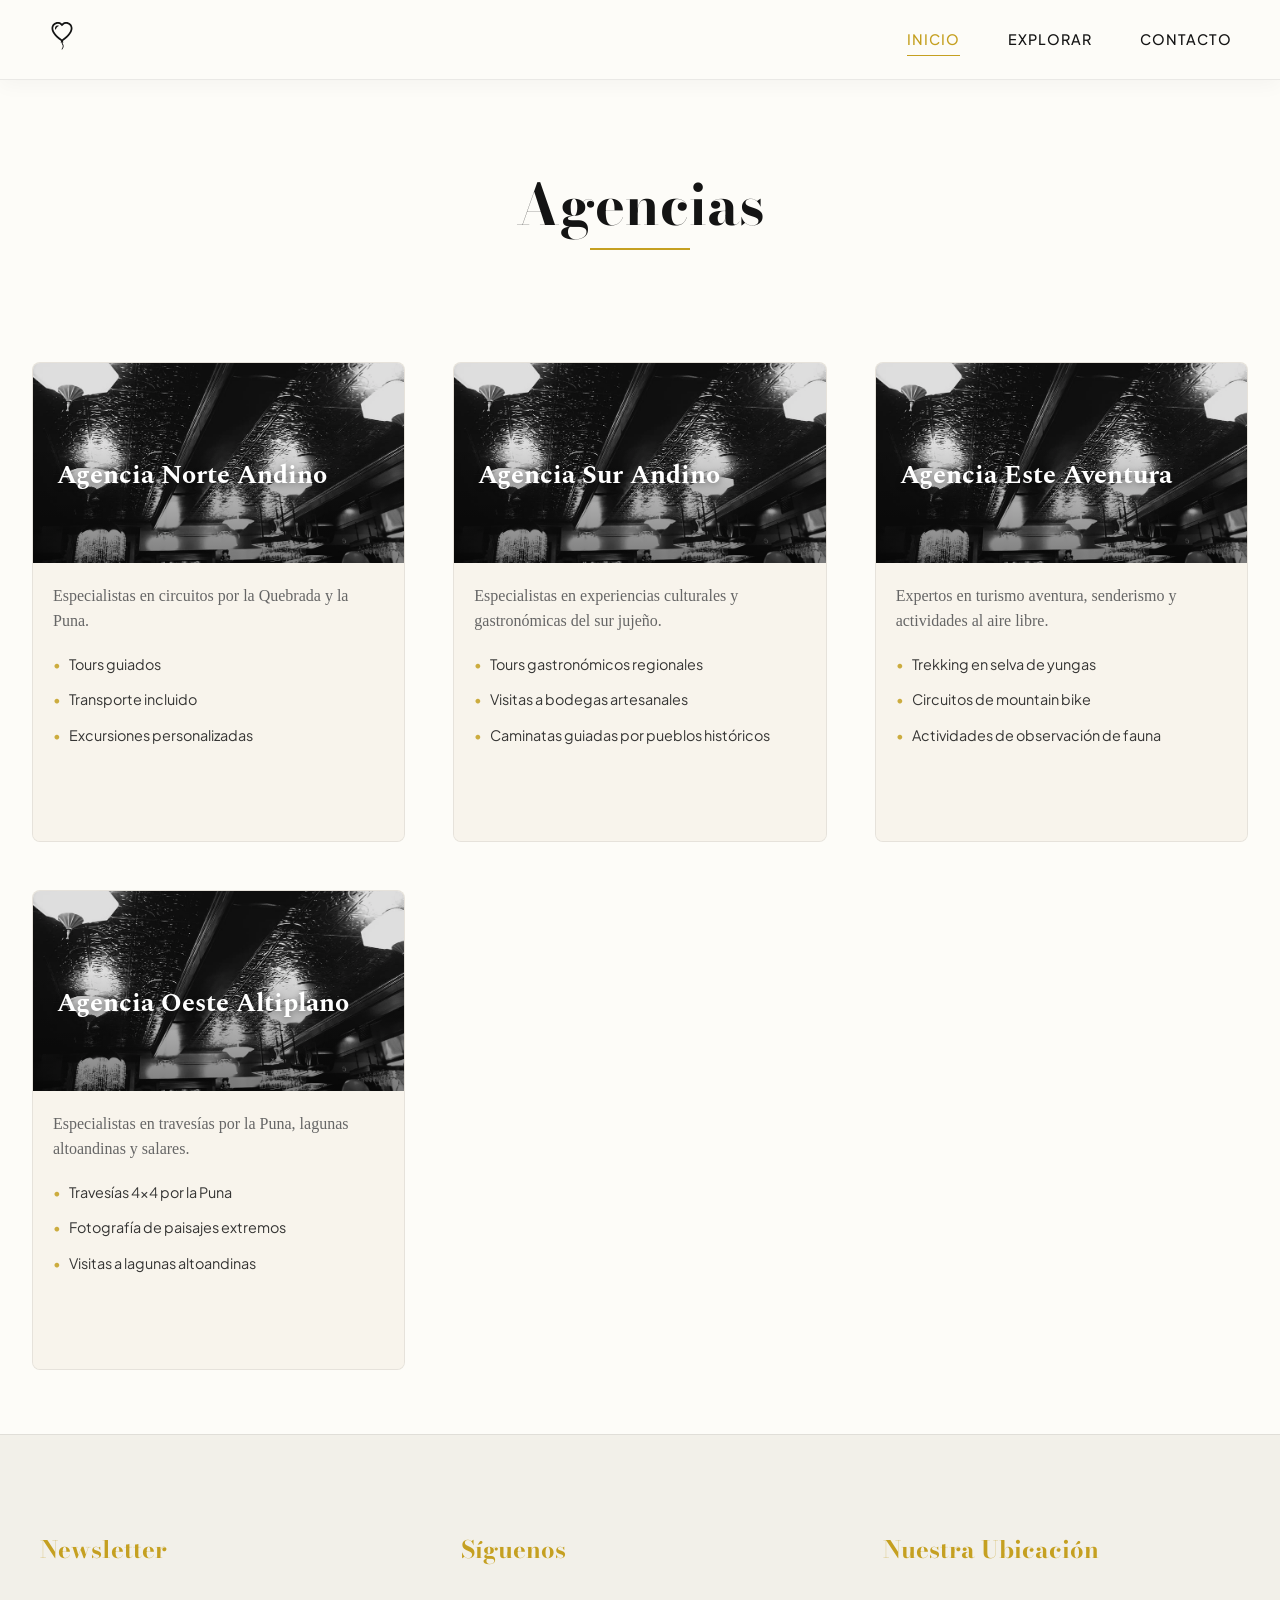
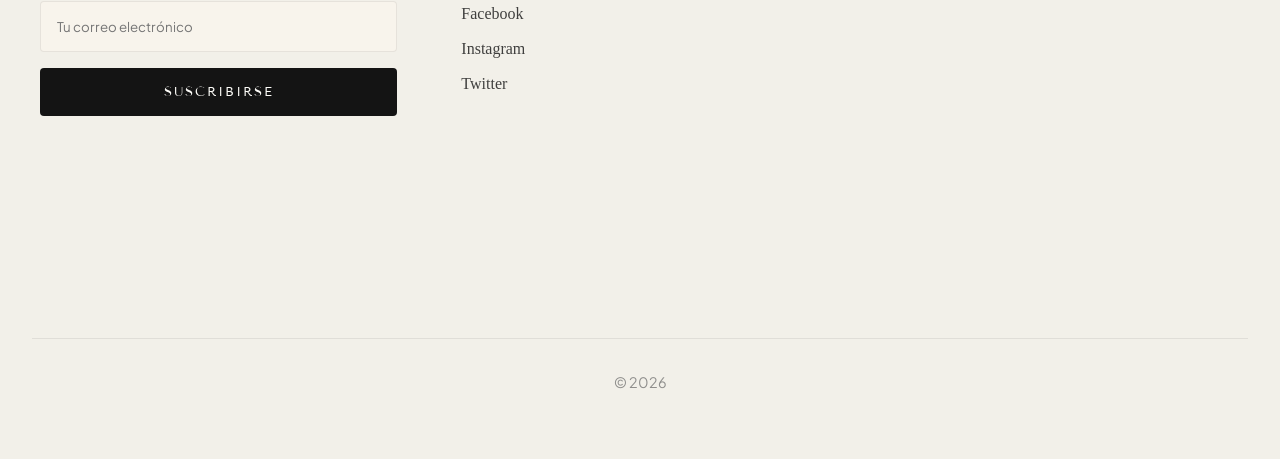
==== agencies.html @ b47798c8 "Se agrega ARIA" ====
<!DOCTYPE html>
<html lang="es">

<head>
    <meta charset="UTF-8">
    <meta name="viewport" content="width=device-width, initial-scale=1.0">
    <title>Agencias</title>
    <link
        href="https://fonts.googleapis.com/css2?family=Bodoni+Moda:ital,opsz,wght@0,6..96,400..900;1,6..96,400..900&family=Plus+Jakarta+Sans:wght@300;400;500;600&family=Spectral:wght@400;500;600&family=Tenor+Sans&display=swap"
        rel="stylesheet">
    <link rel="stylesheet" href="css/global.css">
</head>

<body>
    <header class="header">
        <div class="header__container">
            <a class="header__logo" href="index.html">
                <svg xmlns="http://www.w3.org/2000/svg" fill="currentColor" class="bi bi-balloon-heart"
                    viewBox="0 0 16 16">
                    <path fill-rule="evenodd"
                        d="m8 2.42-.717-.737c-1.13-1.161-3.243-.777-4.01.72-.35.685-.451 1.707.236 3.062C4.16 6.753 5.52 8.32 8 10.042c2.479-1.723 3.839-3.29 4.491-4.577.687-1.355.587-2.377.236-3.061-.767-1.498-2.88-1.882-4.01-.721zm-.49 8.5c-10.78-7.44-3-13.155.359-10.063q.068.062.132.129.065-.067.132-.129c3.36-3.092 11.137 2.624.357 10.063l.235.468a.25.25 0 1 1-.448.224l-.008-.017c.008.11.02.202.037.29.054.27.161.488.419 1.003.288.578.235 1.15.076 1.629-.157.469-.422.867-.588 1.115l-.004.007a.25.25 0 1 1-.416-.278c.168-.252.4-.6.533-1.003.133-.396.163-.824-.049-1.246l-.013-.028c-.24-.48-.38-.758-.448-1.102a3 3 0 0 1-.052-.45l-.04.08a.25.25 0 1 1-.447-.224l.235-.468ZM6.013 2.06c-.649-.18-1.483.083-1.85.798-.131.258-.245.689-.08 1.335.063.244.414.198.487-.043.21-.697.627-1.447 1.359-1.692.217-.073.304-.337.084-.398" />
                </svg>
            </a>
            <nav class="nav" aria-label="Navegación principal">
                <ul class="nav__list">
                    <li class="nav__item"><a class="nav__link nav__link--active" href="index.html" aria-current="page">Inicio</a></li>
                    <li class="nav__item nav__item--dropdown">
                        <a class="nav__link" href="#" aria-haspopup="true" aria-expanded="false">Explorar</a>
                        <div class="nav__menu" role="menu">
                            <ul class="nav__sublist">
                                <li class="nav__sublist__item"><a class="nav__sublist__link"
                                        href="destinations.html">Destinos</a></li>
                                <li class="nav__sublist__item"><a class="nav__sublist__link"
                                        href="agencies.html">Agencias</a></li>
                                <li class="nav__sublist__item"><a class="nav__sublist__link"
                                        href="pricing.html">Precios</a></li>
                                <li class="nav__sublist__item"><a class="nav__sublist__link"
                                        href="travel-blog.html">Blog</a></li>
                            </ul>
                        </div>
                    </li>
                    <li class="nav__item"><a class="nav__link" href="contact-form.html">Contacto</a></li>
                </ul>
            </nav>
        </div>
    </header>
    <main class="main">
        <h2 class="main__title">Agencias</h2>
        <section class="agencies-grid">
            <article class="agency-card">
                <div class="agency-card__header">
                    <img class="agency-card__header-image" src="assets/img/agency_placeholder.jpg" alt="Agency Image">
                    <div class="agency-card__header-overlay">
                        <h3 class="agency-card__title">Agencia Norte Andino</h3>
                        <div class="rating" role="radiogroup" aria-label="Calificación de la agencia">
                            <input class="rating__input" type="radio" id="norte-5" name="rating-norte" value="5" aria-label="5 estrellas" />
                            <label class="rating__star" for="norte-5">★</label>
                            <input class="rating__input" type="radio" id="norte-4" name="rating-norte" value="4" aria-label="4 estrellas"/>
                            <label class="rating__star" for="norte-4">★</label>
                            <input class="rating__input" type="radio" id="norte-3" name="rating-norte" value="3" aria-label="3 estrellas"/>
                            <label class="rating__star" for="norte-3">★</label>
                            <input class="rating__input" type="radio" id="norte-2" name="rating-norte" value="2" aria-label="2 estrellas"/>
                            <label class="rating__star" for="norte-2">★</label>
                            <input class="rating__input" type="radio" id="norte-1" name="rating-norte" value="1" aria-label="1 estrella"/>
                            <label class="rating__star" for="norte-1">★</label>
                        </div>
                    </div>
                </div>
                <div class="agency-card__flip-container">
                    <div class="agency-card__inner">
                        <div class="agency-card__face agency-card__face--front">
                            <p class="agency-card__summary">Especialistas en circuitos por la Quebrada y la Puna.</p>
                            <ul class="agency-card__features">
                                <li class="agency-card__feature">Tours guiados</li>
                                <li class="agency-card__feature">Transporte incluido</li>
                                <li class="agency-card__feature">Excursiones personalizadas</li>
                            </ul>
                        </div>
                        <div class="agency-card__face agency-card__face--back">
                            <h3 class="agency-card__subtitle">Detalles</h3>
                            <div class="agency-card__info">
                                <p class="agency-card__detail"><strong>Dirección:</strong> Av. Principal 123, San
                                    Salvador de Jujuy</p>
                                <p class="agency-card__detail"><strong>Teléfono:</strong> (0388) 123-4567</p>
                                <p class="agency-card__detail"><strong>Email:</strong> contacto@norteandino.com</p>
                                <p class="agency-card__detail"><strong>Sitio web:</strong>
                                    <a class="agency-card__link" href="#" target="_blank">
                                        www.norteandino.com
                                    </a>
                                </p>
                            </div>
                        </div>
                    </div>
                </div>
            </article>
            <article class="agency-card">
                <div class="agency-card__header">
                    <img class="agency-card__header-image" src="assets/img/agency_placeholder.jpg" alt="Agency Image">
                    <div class="agency-card__header-overlay">
                        <h3 class="agency-card__title">Agencia Sur Andino</h3>
                        <div class="rating">
                            <input class="rating__input" type="radio" id="sur-5" name="rating-sur" value="5" />
                            <label class="rating__star" for="sur-5">★</label>
                            <input class="rating__input" type="radio" id="sur-4" name="rating-sur" value="4" />
                            <label class="rating__star" for="sur-4">★</label>
                            <input class="rating__input" type="radio" id="sur-3" name="rating-sur" value="3" />
                            <label class="rating__star" for="sur-3">★</label>
                            <input class="rating__input" type="radio" id="sur-2" name="rating-sur" value="2" />
                            <label class="rating__star" for="sur-2">★</label>
                            <input class="rating__input" type="radio" id="sur-1" name="rating-sur" value="1" />
                            <label class="rating__star" for="sur-1">★</label>
                        </div>
                    </div>
                </div>
                <div class="agency-card__flip-container">
                    <div class="agency-card__inner">
                        <div class="agency-card__face agency-card__face--front">
                            <p class="agency-card__summary">Especialistas en experiencias culturales y gastronómicas del
                                sur jujeño.</p>
                            <ul class="agency-card__features">
                                <li class="agency-card__feature">Tours gastronómicos regionales</li>
                                <li class="agency-card__feature">Visitas a bodegas artesanales</li>
                                <li class="agency-card__feature">Caminatas guiadas por pueblos históricos</li>
                            </ul>
                        </div>
                        <div class="agency-card__face agency-card__face--back">
                            <h3 class="agency-card__subtitle">Detalles</h3>
                            <div class="agency-card__info">
                                <p class="agency-card__detail"><strong>Dirección:</strong> Calle San Martín 245, San
                                    Salvador de Jujuy</p>
                                <p class="agency-card__detail"><strong>Teléfono:</strong> (0388) 421-8890</p>
                                <p class="agency-card__detail"><strong>Email:</strong> contacto@surandino.com</p>
                                <p class="agency-card__detail"><strong>Sitio web:</strong>
                                    <a class="agency-card__link" href="#" target="_blank">
                                        www.surandino.com
                                    </a>
                                </p>
                            </div>
                        </div>
                    </div>
                </div>
            </article>
            <article class="agency-card">
                <div class="agency-card__header">
                    <img class="agency-card__header-image" src="assets/img/agency_placeholder.jpg" alt="Agency Image">
                    <div class="agency-card__header-overlay">
                        <h3 class="agency-card__title">Agencia Este Aventura</h3>
                        <div class="rating">
                            <input class="rating__input" type="radio" id="este-5" name="rating-este" value="5" />
                            <label class="rating__star" for="este-5">★</label>
                            <input class="rating__input" type="radio" id="este-4" name="rating-este" value="4" />
                            <label class="rating__star" for="este-4">★</label>
                            <input class="rating__input" type="radio" id="este-3" name="rating-este" value="3" />
                            <label class="rating__star" for="este-3">★</label>
                            <input class="rating__input" type="radio" id="este-2" name="rating-este" value="2" />
                            <label class="rating__star" for="este-2">★</label>
                            <input class="rating__input" type="radio" id="este-1" name="rating-este" value="1" />
                            <label class="rating__star" for="este-1">★</label>
                        </div>
                    </div>
                </div>
                <div class="agency-card__flip-container">
                    <div class="agency-card__inner">
                        <div class="agency-card__face agency-card__face--front">
                            <p class="agency-card__summary">Expertos en turismo aventura, senderismo y actividades al
                                aire libre.</p>
                            <ul class="agency-card__features">
                                <li class="agency-card__feature">Trekking en selva de yungas</li>
                                <li class="agency-card__feature">Circuitos de mountain bike</li>
                                <li class="agency-card__feature">Actividades de observación de fauna</li>
                            </ul>
                        </div>
                        <div class="agency-card__face agency-card__face--back">
                            <h3 class="agency-card__subtitle">Detalles</h3>
                            <div class="agency-card__info">
                                <p class="agency-card__detail"><strong>Dirección:</strong> Av. Forestal 890, Libertador
                                    Gral. San Martín</p>
                                <p class="agency-card__detail"><strong>Teléfono:</strong> (0388) 478-3321</p>
                                <p class="agency-card__detail"><strong>Email:</strong> reservas@esteaventura.com</p>
                                <p class="agency-card__detail"><strong>Sitio web:</strong>
                                    <a class="agency-card__link" href="#" target="_blank">
                                        www.esteaventura.com
                                    </a>
                                </p>
                            </div>
                        </div>
                    </div>
                </div>
            </article>
            <article class="agency-card">
                <div class="agency-card__header">
                    <img class="agency-card__header-image" src="assets/img/agency_placeholder.jpg" alt="Agency Image">
                    <div class="agency-card__header-overlay">
                        <h3 class="agency-card__title">Agencia Oeste Altiplano</h3>
                        <div class="rating">
                            <input class="rating__input" type="radio" id="oeste-5" name="rating-oeste" value="5" />
                            <label class="rating__star" for="oeste-5">★</label>
                            <input class="rating__input" type="radio" id="oeste-4" name="rating-oeste" value="4" />
                            <label class="rating__star" for="oeste-4">★</label>
                            <input class="rating__input" type="radio" id="oeste-3" name="rating-oeste" value="3" />
                            <label class="rating__star" for="oeste-3">★</label>
                            <input class="rating__input" type="radio" id="oeste-2" name="rating-oeste" value="2" />
                            <label class="rating__star" for="oeste-2">★</label>
                            <input class="rating__input" type="radio" id="oeste-1" name="rating-oeste" value="1" />
                            <label class="rating__star" for="oeste-1">★</label>
                        </div>
                    </div>
                </div>
                <div class="agency-card__flip-container">
                    <div class="agency-card__inner">
                        <div class="agency-card__face agency-card__face--front">
                            <p class="agency-card__summary">Especialistas en travesías por la Puna, lagunas altoandinas
                                y salares.</p>
                            <ul class="agency-card__features">
                                <li class="agency-card__feature">Travesías 4x4 por la Puna</li>
                                <li class="agency-card__feature">Fotografía de paisajes extremos</li>
                                <li class="agency-card__feature">Visitas a lagunas altoandinas</li>
                            </ul>
                        </div>
                        <div class="agency-card__face agency-card__face--back">
                            <h3 class="agency-card__subtitle">Detalles</h3>
                            <div class="agency-card__info">
                                <p class="agency-card__detail"><strong>Dirección:</strong> Ruta Provincial 7, Abra Pampa
                                </p>
                                <p class="agency-card__detail"><strong>Teléfono:</strong> (0388) 402-7712</p>
                                <p class="agency-card__detail"><strong>Email:</strong> info@oestealtiplano.com</p>
                                <p class="agency-card__detail"><strong>Sitio web:</strong>
                                    <a class="agency-card__link" href="#" target="_blank">
                                        www.oestealtiplano.com
                                    </a>
                                </p>
                            </div>
                        </div>
                    </div>
                </div>
            </article>
        </section>
    </main>
    <footer class="footer">
        <div class="footer__container">
            <section class="footer__section footer__section--newsletter">
                <h4 class="footer__title">Newsletter</h4>
                <form class="newsletter-form" action="#">
                    <input class="newsletter-form__input" type="email" placeholder="Tu correo electrónico"  aria-label="Correo electrónico" required>
                    <button type="submit" class="newsletter-form__button">Suscribirse</button>
                </form>
            </section>
            <section class="footer__section footer__section--social">
                <h4 class="footer__title">Síguenos</h4>
                <div class="social-links">
                    <a class="social-links__link" href="#" aria-label="Ir a Facebook">Facebook</a>
                    <a class="social-links__link" href="#" aria-label="Ir a Instagram">Instagram</a>
                    <a class="social-links__link" href="#" aria-label="Ir a Twitter">Twitter</a>
                </div>
            </section>
            <section class="footer__section footer__section--map">
                <h4 class="footer__title">Nuestra Ubicación</h4>
                <div class="map-container">
                    <iframe class="map-container__iframe"
                        src="https://www.google.com/maps/embed?pb=!1m18!1m12!1m3!1d3282.999999999!2d-58.381559!3d-34.603684!2m3!1f0!2f0!3f0!3m2!1i1024!2i768!4f13.1!3m3!1m2!1s0x95bccac7ff000001%3A0x123456789abcdef!2sObelisco!5e0!3m2!1ses-419!2sar!4v1700000000000"
                        style="border:0;" allowfullscreen="" loading="lazy" referrerpolicy="no-referrer-when-downgrade">
                    </iframe>
                </div>
            </section>
        </div>
        <div class="footer__bottom">
            <p class="footer__copyright">&copy; 2026</p>
        </div>
    </footer>
</body>

</html>
---- css/global.css ----
@import url("variables.css");
@import url("reset.css");
@import url("base.css");
@import url("layout.css");
@import url("home.css");
@import url("destinations.css");
@import url("agencies.css");
@import url("contact-form.css");
@import url("pricing.css");
@import url("travel-blog.css");
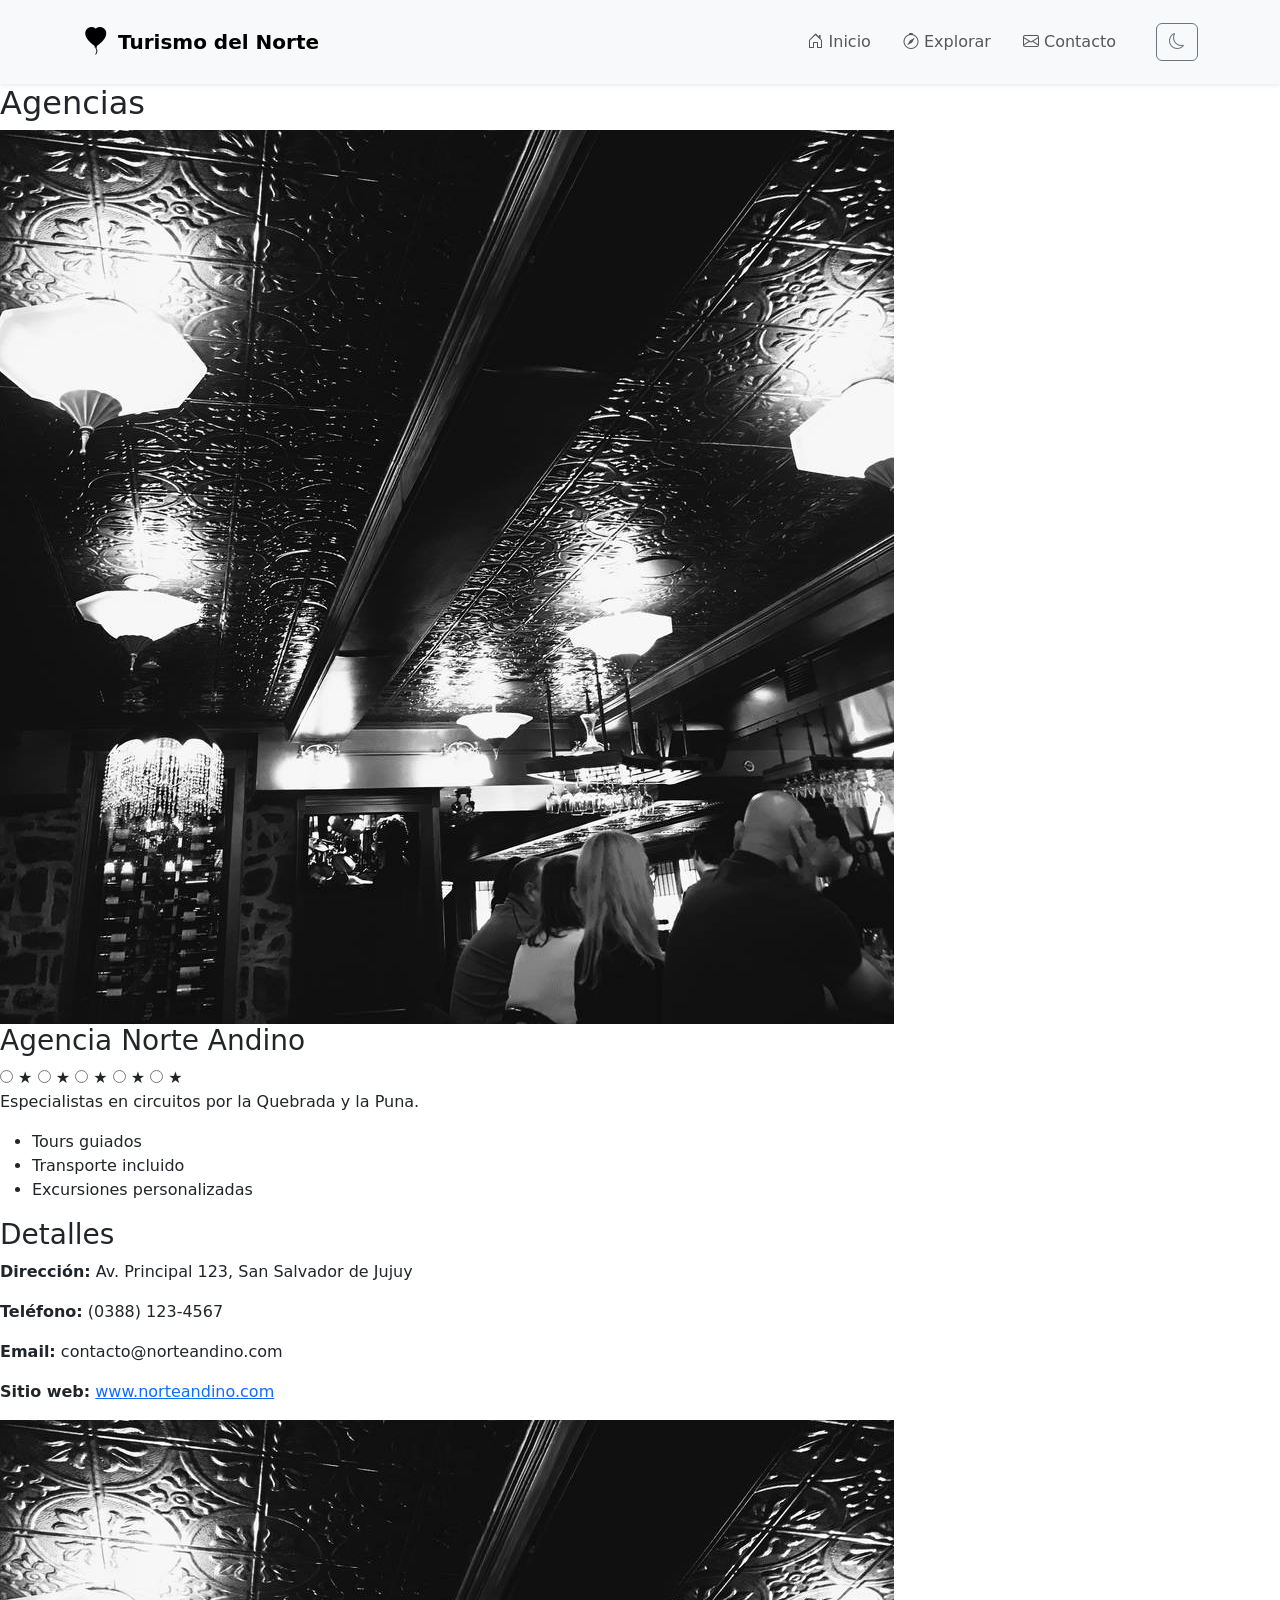
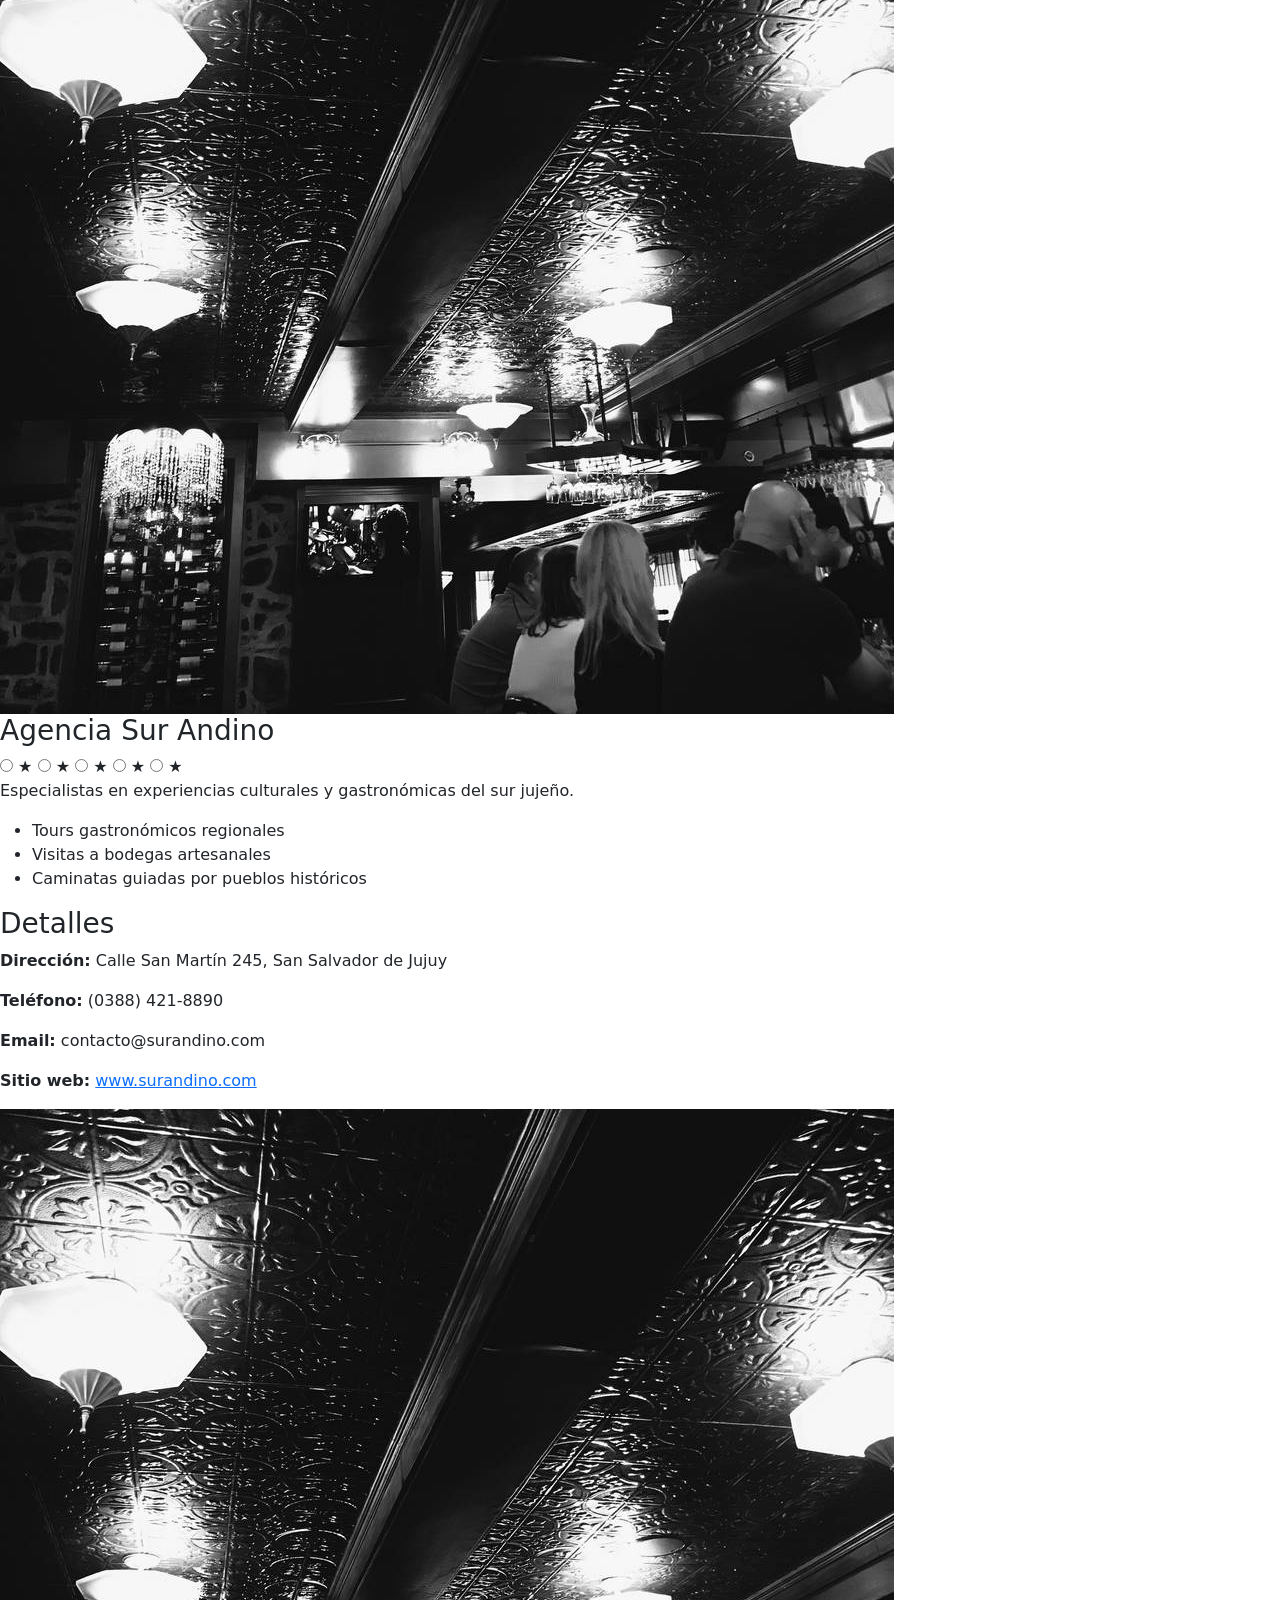
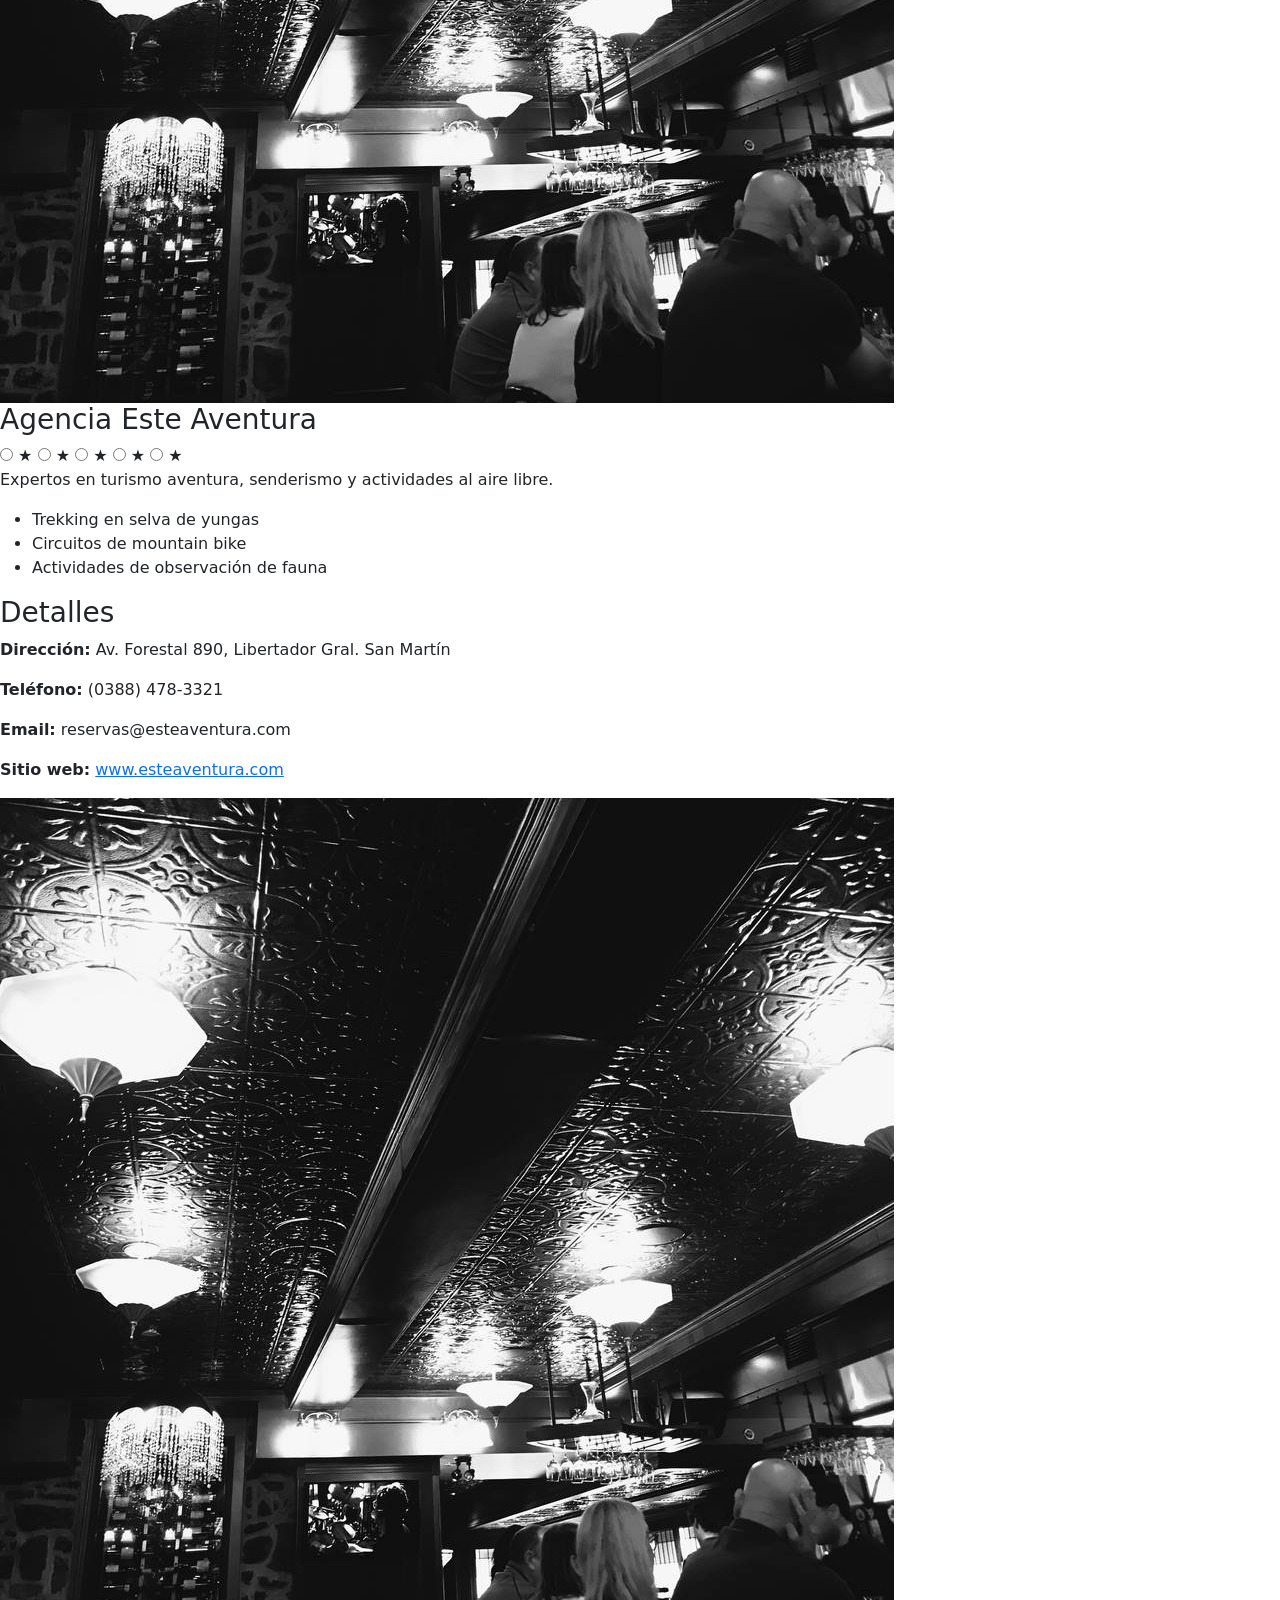
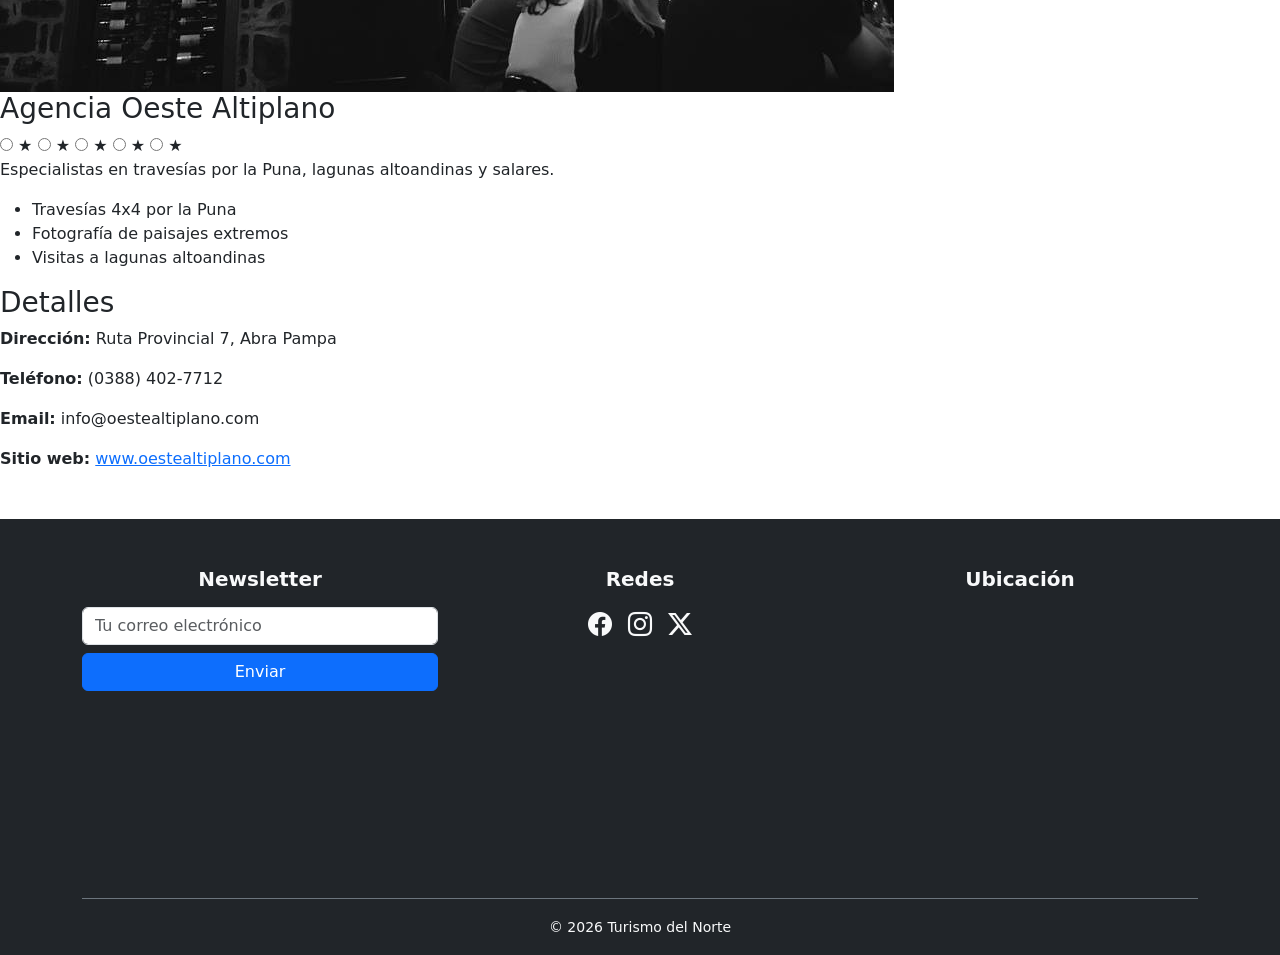
==== commit 8617030c: "Add Bootstrap (including Icons), JQuery support, dynamic content (script) and HTML rearrange/clean u" ====
--- a/agencies.html
+++ b/agencies.html
@@ -1,272 +1,287 @@
 <!DOCTYPE html>
 <html lang="es">
-
 <head>
     <meta charset="UTF-8">
-    <meta name="viewport" content="width=device-width, initial-scale=1.0">
+    <meta content="width=device-width, initial-scale=1.0" name="viewport">
     <title>Agencias</title>
-    <link
-        href="https://fonts.googleapis.com/css2?family=Bodoni+Moda:ital,opsz,wght@0,6..96,400..900;1,6..96,400..900&family=Plus+Jakarta+Sans:wght@300;400;500;600&family=Spectral:wght@400;500;600&family=Tenor+Sans&display=swap"
-        rel="stylesheet">
-    <link rel="stylesheet" href="css/global.css">
+    <link href="css/bootstrap-icons.min.css" rel="stylesheet">
+    <link href="css/bootstrap.min.css" rel="stylesheet">
 </head>
-
 <body>
-    <header class="header">
-        <div class="header__container">
-            <a class="header__logo" href="index.html">
-                <svg xmlns="http://www.w3.org/2000/svg" fill="currentColor" class="bi bi-balloon-heart"
-                    viewBox="0 0 16 16">
-                    <path fill-rule="evenodd"
-                        d="m8 2.42-.717-.737c-1.13-1.161-3.243-.777-4.01.72-.35.685-.451 1.707.236 3.062C4.16 6.753 5.52 8.32 8 10.042c2.479-1.723 3.839-3.29 4.491-4.577.687-1.355.587-2.377.236-3.061-.767-1.498-2.88-1.882-4.01-.721zm-.49 8.5c-10.78-7.44-3-13.155.359-10.063q.068.062.132.129.065-.067.132-.129c3.36-3.092 11.137 2.624.357 10.063l.235.468a.25.25 0 1 1-.448.224l-.008-.017c.008.11.02.202.037.29.054.27.161.488.419 1.003.288.578.235 1.15.076 1.629-.157.469-.422.867-.588 1.115l-.004.007a.25.25 0 1 1-.416-.278c.168-.252.4-.6.533-1.003.133-.396.163-.824-.049-1.246l-.013-.028c-.24-.48-.38-.758-.448-1.102a3 3 0 0 1-.052-.45l-.04.08a.25.25 0 1 1-.447-.224l.235-.468ZM6.013 2.06c-.649-.18-1.483.083-1.85.798-.131.258-.245.689-.08 1.335.063.244.414.198.487-.043.21-.697.627-1.447 1.359-1.692.217-.073.304-.337.084-.398" />
-                </svg>
-            </a>
-            <nav class="nav" aria-label="Navegación principal">
-                <ul class="nav__list">
-                    <li class="nav__item"><a class="nav__link nav__link--active" href="index.html" aria-current="page">Inicio</a></li>
-                    <li class="nav__item nav__item--dropdown">
-                        <a class="nav__link" href="#" aria-haspopup="true" aria-expanded="false">Explorar</a>
-                        <div class="nav__menu" role="menu">
-                            <ul class="nav__sublist">
-                                <li class="nav__sublist__item"><a class="nav__sublist__link"
-                                        href="destinations.html">Destinos</a></li>
-                                <li class="nav__sublist__item"><a class="nav__sublist__link"
-                                        href="agencies.html">Agencias</a></li>
-                                <li class="nav__sublist__item"><a class="nav__sublist__link"
-                                        href="pricing.html">Precios</a></li>
-                                <li class="nav__sublist__item"><a class="nav__sublist__link"
-                                        href="travel-blog.html">Blog</a></li>
-                            </ul>
-                        </div>
-                    </li>
-                    <li class="nav__item"><a class="nav__link" href="contact-form.html">Contacto</a></li>
-                </ul>
-            </nav>
+<nav id="main-navbar" class="navbar navbar-expand-lg bg-light navbar-light shadow-sm py-3">
+    <div class="container">
+        <a class="navbar-brand d-flex align-items-center gap-2 fw-bold" href="index.html">
+            <i class="bi bi-balloon-heart-fill fs-3"></i>
+            Turismo del Norte
+        </a>
+        <button class="navbar-toggler border-0" type="button" data-bs-toggle="collapse" data-bs-target="#mainNavbar">
+            <i class="bi bi-list fs-1"></i>
+        </button>
+        <div class="collapse navbar-collapse" id="mainNavbar">
+            <ul class="navbar-nav ms-auto align-items-lg-center gap-lg-3">
+                <li class="nav-item">
+                    <a class="nav-link position-relative nav-underline" href="index.html">
+                        <i class="bi bi-house-door"></i> Inicio
+                        <span class="underline"></span>
+                    </a>
+                </li>
+                <li class="nav-item dropdown">
+                    <a class="nav-link position-relative nav-underline" href="#" data-bs-toggle="dropdown">
+                        <i class="bi bi-compass"></i> Explorar
+                        <span class="underline"></span>
+                    </a>
+                    <ul class="dropdown-menu shadow-sm">
+                        <li><a class="dropdown-item position-relative nav-underline" href="destinations.html"><i class="bi bi-geo-alt"></i> Destinos<span class="underline"></span></a></li>
+                        <li><a class="dropdown-item position-relative nav-underline" href="agencies.html"><i class="bi bi-building"></i> Agencias<span class="underline"></span></a></li>
+                        <li><a class="dropdown-item position-relative nav-underline" href="pricing.html"><i class="bi bi-cash-stack"></i> Precios<span class="underline"></span></a></li>
+                        <li><a class="dropdown-item position-relative nav-underline" href="travel-blog.html"><i class="bi bi-journal-text"></i> Blog<span class="underline"></span></a></li>
+                    </ul>
+                </li>
+                <li class="nav-item">
+                    <a class="nav-link position-relative nav-underline" href="contact-form.html">
+                        <i class="bi bi-envelope"></i> Contacto
+                        <span class="underline"></span>
+                    </a>
+                </li>
+                <li class="nav-item">
+                    <button id="theme-toggle" class="btn btn-outline-secondary ms-lg-3">
+                        <i class="bi bi-moon"></i>
+                    </button>
+                </li>
+            </ul>
         </div>
-    </header>
-    <main class="main">
-        <h2 class="main__title">Agencias</h2>
-        <section class="agencies-grid">
-            <article class="agency-card">
-                <div class="agency-card__header">
-                    <img class="agency-card__header-image" src="assets/img/agency_placeholder.jpg" alt="Agency Image">
-                    <div class="agency-card__header-overlay">
-                        <h3 class="agency-card__title">Agencia Norte Andino</h3>
-                        <div class="rating" role="radiogroup" aria-label="Calificación de la agencia">
-                            <input class="rating__input" type="radio" id="norte-5" name="rating-norte" value="5" aria-label="5 estrellas" />
-                            <label class="rating__star" for="norte-5">★</label>
-                            <input class="rating__input" type="radio" id="norte-4" name="rating-norte" value="4" aria-label="4 estrellas"/>
-                            <label class="rating__star" for="norte-4">★</label>
-                            <input class="rating__input" type="radio" id="norte-3" name="rating-norte" value="3" aria-label="3 estrellas"/>
-                            <label class="rating__star" for="norte-3">★</label>
-                            <input class="rating__input" type="radio" id="norte-2" name="rating-norte" value="2" aria-label="2 estrellas"/>
-                            <label class="rating__star" for="norte-2">★</label>
-                            <input class="rating__input" type="radio" id="norte-1" name="rating-norte" value="1" aria-label="1 estrella"/>
-                            <label class="rating__star" for="norte-1">★</label>
-                        </div>
-                    </div>
-                </div>
-                <div class="agency-card__flip-container">
-                    <div class="agency-card__inner">
-                        <div class="agency-card__face agency-card__face--front">
-                            <p class="agency-card__summary">Especialistas en circuitos por la Quebrada y la Puna.</p>
-                            <ul class="agency-card__features">
-                                <li class="agency-card__feature">Tours guiados</li>
-                                <li class="agency-card__feature">Transporte incluido</li>
-                                <li class="agency-card__feature">Excursiones personalizadas</li>
-                            </ul>
-                        </div>
-                        <div class="agency-card__face agency-card__face--back">
-                            <h3 class="agency-card__subtitle">Detalles</h3>
-                            <div class="agency-card__info">
-                                <p class="agency-card__detail"><strong>Dirección:</strong> Av. Principal 123, San
-                                    Salvador de Jujuy</p>
-                                <p class="agency-card__detail"><strong>Teléfono:</strong> (0388) 123-4567</p>
-                                <p class="agency-card__detail"><strong>Email:</strong> contacto@norteandino.com</p>
-                                <p class="agency-card__detail"><strong>Sitio web:</strong>
-                                    <a class="agency-card__link" href="#" target="_blank">
-                                        www.norteandino.com
-                                    </a>
-                                </p>
-                            </div>
-                        </div>
-                    </div>
-                </div>
-            </article>
-            <article class="agency-card">
-                <div class="agency-card__header">
-                    <img class="agency-card__header-image" src="assets/img/agency_placeholder.jpg" alt="Agency Image">
-                    <div class="agency-card__header-overlay">
-                        <h3 class="agency-card__title">Agencia Sur Andino</h3>
-                        <div class="rating">
-                            <input class="rating__input" type="radio" id="sur-5" name="rating-sur" value="5" />
-                            <label class="rating__star" for="sur-5">★</label>
-                            <input class="rating__input" type="radio" id="sur-4" name="rating-sur" value="4" />
-                            <label class="rating__star" for="sur-4">★</label>
-                            <input class="rating__input" type="radio" id="sur-3" name="rating-sur" value="3" />
-                            <label class="rating__star" for="sur-3">★</label>
-                            <input class="rating__input" type="radio" id="sur-2" name="rating-sur" value="2" />
-                            <label class="rating__star" for="sur-2">★</label>
-                            <input class="rating__input" type="radio" id="sur-1" name="rating-sur" value="1" />
-                            <label class="rating__star" for="sur-1">★</label>
-                        </div>
-                    </div>
-                </div>
-                <div class="agency-card__flip-container">
-                    <div class="agency-card__inner">
-                        <div class="agency-card__face agency-card__face--front">
-                            <p class="agency-card__summary">Especialistas en experiencias culturales y gastronómicas del
-                                sur jujeño.</p>
-                            <ul class="agency-card__features">
-                                <li class="agency-card__feature">Tours gastronómicos regionales</li>
-                                <li class="agency-card__feature">Visitas a bodegas artesanales</li>
-                                <li class="agency-card__feature">Caminatas guiadas por pueblos históricos</li>
-                            </ul>
-                        </div>
-                        <div class="agency-card__face agency-card__face--back">
-                            <h3 class="agency-card__subtitle">Detalles</h3>
-                            <div class="agency-card__info">
-                                <p class="agency-card__detail"><strong>Dirección:</strong> Calle San Martín 245, San
-                                    Salvador de Jujuy</p>
-                                <p class="agency-card__detail"><strong>Teléfono:</strong> (0388) 421-8890</p>
-                                <p class="agency-card__detail"><strong>Email:</strong> contacto@surandino.com</p>
-                                <p class="agency-card__detail"><strong>Sitio web:</strong>
-                                    <a class="agency-card__link" href="#" target="_blank">
-                                        www.surandino.com
-                                    </a>
-                                </p>
-                            </div>
-                        </div>
-                    </div>
-                </div>
-            </article>
-            <article class="agency-card">
-                <div class="agency-card__header">
-                    <img class="agency-card__header-image" src="assets/img/agency_placeholder.jpg" alt="Agency Image">
-                    <div class="agency-card__header-overlay">
-                        <h3 class="agency-card__title">Agencia Este Aventura</h3>
-                        <div class="rating">
-                            <input class="rating__input" type="radio" id="este-5" name="rating-este" value="5" />
-                            <label class="rating__star" for="este-5">★</label>
-                            <input class="rating__input" type="radio" id="este-4" name="rating-este" value="4" />
-                            <label class="rating__star" for="este-4">★</label>
-                            <input class="rating__input" type="radio" id="este-3" name="rating-este" value="3" />
-                            <label class="rating__star" for="este-3">★</label>
-                            <input class="rating__input" type="radio" id="este-2" name="rating-este" value="2" />
-                            <label class="rating__star" for="este-2">★</label>
-                            <input class="rating__input" type="radio" id="este-1" name="rating-este" value="1" />
-                            <label class="rating__star" for="este-1">★</label>
-                        </div>
-                    </div>
-                </div>
-                <div class="agency-card__flip-container">
-                    <div class="agency-card__inner">
-                        <div class="agency-card__face agency-card__face--front">
-                            <p class="agency-card__summary">Expertos en turismo aventura, senderismo y actividades al
-                                aire libre.</p>
-                            <ul class="agency-card__features">
-                                <li class="agency-card__feature">Trekking en selva de yungas</li>
-                                <li class="agency-card__feature">Circuitos de mountain bike</li>
-                                <li class="agency-card__feature">Actividades de observación de fauna</li>
-                            </ul>
-                        </div>
-                        <div class="agency-card__face agency-card__face--back">
-                            <h3 class="agency-card__subtitle">Detalles</h3>
-                            <div class="agency-card__info">
-                                <p class="agency-card__detail"><strong>Dirección:</strong> Av. Forestal 890, Libertador
-                                    Gral. San Martín</p>
-                                <p class="agency-card__detail"><strong>Teléfono:</strong> (0388) 478-3321</p>
-                                <p class="agency-card__detail"><strong>Email:</strong> reservas@esteaventura.com</p>
-                                <p class="agency-card__detail"><strong>Sitio web:</strong>
-                                    <a class="agency-card__link" href="#" target="_blank">
-                                        www.esteaventura.com
-                                    </a>
-                                </p>
-                            </div>
-                        </div>
-                    </div>
-                </div>
-            </article>
-            <article class="agency-card">
-                <div class="agency-card__header">
-                    <img class="agency-card__header-image" src="assets/img/agency_placeholder.jpg" alt="Agency Image">
-                    <div class="agency-card__header-overlay">
-                        <h3 class="agency-card__title">Agencia Oeste Altiplano</h3>
-                        <div class="rating">
-                            <input class="rating__input" type="radio" id="oeste-5" name="rating-oeste" value="5" />
-                            <label class="rating__star" for="oeste-5">★</label>
-                            <input class="rating__input" type="radio" id="oeste-4" name="rating-oeste" value="4" />
-                            <label class="rating__star" for="oeste-4">★</label>
-                            <input class="rating__input" type="radio" id="oeste-3" name="rating-oeste" value="3" />
-                            <label class="rating__star" for="oeste-3">★</label>
-                            <input class="rating__input" type="radio" id="oeste-2" name="rating-oeste" value="2" />
-                            <label class="rating__star" for="oeste-2">★</label>
-                            <input class="rating__input" type="radio" id="oeste-1" name="rating-oeste" value="1" />
-                            <label class="rating__star" for="oeste-1">★</label>
-                        </div>
-                    </div>
-                </div>
-                <div class="agency-card__flip-container">
-                    <div class="agency-card__inner">
-                        <div class="agency-card__face agency-card__face--front">
-                            <p class="agency-card__summary">Especialistas en travesías por la Puna, lagunas altoandinas
-                                y salares.</p>
-                            <ul class="agency-card__features">
-                                <li class="agency-card__feature">Travesías 4x4 por la Puna</li>
-                                <li class="agency-card__feature">Fotografía de paisajes extremos</li>
-                                <li class="agency-card__feature">Visitas a lagunas altoandinas</li>
-                            </ul>
-                        </div>
-                        <div class="agency-card__face agency-card__face--back">
-                            <h3 class="agency-card__subtitle">Detalles</h3>
-                            <div class="agency-card__info">
-                                <p class="agency-card__detail"><strong>Dirección:</strong> Ruta Provincial 7, Abra Pampa
-                                </p>
-                                <p class="agency-card__detail"><strong>Teléfono:</strong> (0388) 402-7712</p>
-                                <p class="agency-card__detail"><strong>Email:</strong> info@oestealtiplano.com</p>
-                                <p class="agency-card__detail"><strong>Sitio web:</strong>
-                                    <a class="agency-card__link" href="#" target="_blank">
-                                        www.oestealtiplano.com
-                                    </a>
-                                </p>
-                            </div>
-                        </div>
-                    </div>
-                </div>
-            </article>
-        </section>
-    </main>
-    <footer class="footer">
-        <div class="footer__container">
-            <section class="footer__section footer__section--newsletter">
-                <h4 class="footer__title">Newsletter</h4>
-                <form class="newsletter-form" action="#">
-                    <input class="newsletter-form__input" type="email" placeholder="Tu correo electrónico"  aria-label="Correo electrónico" required>
-                    <button type="submit" class="newsletter-form__button">Suscribirse</button>
+    </div>
+</nav>
+<main class="main">
+    <h2 class="main__title">Agencias</h2>
+    <section class="agencies-grid">
+        <article class="agency-card">
+            <div class="agency-card__header">
+                <img alt="Agency Image" class="agency-card__header-image" src="assets/img/agency_placeholder.jpg">
+                <div class="agency-card__header-overlay">
+                    <h3 class="agency-card__title">Agencia Norte Andino</h3>
+                    <div aria-label="Calificación de la agencia" class="rating" role="radiogroup">
+                        <input aria-label="5 estrellas" class="rating__input" id="norte-5" name="rating-norte" type="radio"
+                               value="5"/>
+                        <label class="rating__star" for="norte-5">★</label>
+                        <input aria-label="4 estrellas" class="rating__input" id="norte-4" name="rating-norte" type="radio"
+                               value="4"/>
+                        <label class="rating__star" for="norte-4">★</label>
+                        <input aria-label="3 estrellas" class="rating__input" id="norte-3" name="rating-norte" type="radio"
+                               value="3"/>
+                        <label class="rating__star" for="norte-3">★</label>
+                        <input aria-label="2 estrellas" class="rating__input" id="norte-2" name="rating-norte" type="radio"
+                               value="2"/>
+                        <label class="rating__star" for="norte-2">★</label>
+                        <input aria-label="1 estrella" class="rating__input" id="norte-1" name="rating-norte" type="radio"
+                               value="1"/>
+                        <label class="rating__star" for="norte-1">★</label>
+                    </div>
+                </div>
+            </div>
+            <div class="agency-card__flip-container">
+                <div class="agency-card__inner">
+                    <div class="agency-card__face agency-card__face--front">
+                        <p class="agency-card__summary">Especialistas en circuitos por la Quebrada y la Puna.</p>
+                        <ul class="agency-card__features">
+                            <li class="agency-card__feature">Tours guiados</li>
+                            <li class="agency-card__feature">Transporte incluido</li>
+                            <li class="agency-card__feature">Excursiones personalizadas</li>
+                        </ul>
+                    </div>
+                    <div class="agency-card__face agency-card__face--back">
+                        <h3 class="agency-card__subtitle">Detalles</h3>
+                        <div class="agency-card__info">
+                            <p class="agency-card__detail"><strong>Dirección:</strong> Av. Principal 123, San
+                                Salvador de Jujuy</p>
+                            <p class="agency-card__detail"><strong>Teléfono:</strong> (0388) 123-4567</p>
+                            <p class="agency-card__detail"><strong>Email:</strong> contacto@norteandino.com</p>
+                            <p class="agency-card__detail"><strong>Sitio web:</strong>
+                                <a class="agency-card__link" href="#" target="_blank">
+                                    www.norteandino.com
+                                </a>
+                            </p>
+                        </div>
+                    </div>
+                </div>
+            </div>
+        </article>
+        <article class="agency-card">
+            <div class="agency-card__header">
+                <img alt="Agency Image" class="agency-card__header-image" src="assets/img/agency_placeholder.jpg">
+                <div class="agency-card__header-overlay">
+                    <h3 class="agency-card__title">Agencia Sur Andino</h3>
+                    <div class="rating">
+                        <input class="rating__input" id="sur-5" name="rating-sur" type="radio" value="5"/>
+                        <label class="rating__star" for="sur-5">★</label>
+                        <input class="rating__input" id="sur-4" name="rating-sur" type="radio" value="4"/>
+                        <label class="rating__star" for="sur-4">★</label>
+                        <input class="rating__input" id="sur-3" name="rating-sur" type="radio" value="3"/>
+                        <label class="rating__star" for="sur-3">★</label>
+                        <input class="rating__input" id="sur-2" name="rating-sur" type="radio" value="2"/>
+                        <label class="rating__star" for="sur-2">★</label>
+                        <input class="rating__input" id="sur-1" name="rating-sur" type="radio" value="1"/>
+                        <label class="rating__star" for="sur-1">★</label>
+                    </div>
+                </div>
+            </div>
+            <div class="agency-card__flip-container">
+                <div class="agency-card__inner">
+                    <div class="agency-card__face agency-card__face--front">
+                        <p class="agency-card__summary">Especialistas en experiencias culturales y gastronómicas del
+                            sur jujeño.</p>
+                        <ul class="agency-card__features">
+                            <li class="agency-card__feature">Tours gastronómicos regionales</li>
+                            <li class="agency-card__feature">Visitas a bodegas artesanales</li>
+                            <li class="agency-card__feature">Caminatas guiadas por pueblos históricos</li>
+                        </ul>
+                    </div>
+                    <div class="agency-card__face agency-card__face--back">
+                        <h3 class="agency-card__subtitle">Detalles</h3>
+                        <div class="agency-card__info">
+                            <p class="agency-card__detail"><strong>Dirección:</strong> Calle San Martín 245, San
+                                Salvador de Jujuy</p>
+                            <p class="agency-card__detail"><strong>Teléfono:</strong> (0388) 421-8890</p>
+                            <p class="agency-card__detail"><strong>Email:</strong> contacto@surandino.com</p>
+                            <p class="agency-card__detail"><strong>Sitio web:</strong>
+                                <a class="agency-card__link" href="#" target="_blank">
+                                    www.surandino.com
+                                </a>
+                            </p>
+                        </div>
+                    </div>
+                </div>
+            </div>
+        </article>
+        <article class="agency-card">
+            <div class="agency-card__header">
+                <img alt="Agency Image" class="agency-card__header-image" src="assets/img/agency_placeholder.jpg">
+                <div class="agency-card__header-overlay">
+                    <h3 class="agency-card__title">Agencia Este Aventura</h3>
+                    <div class="rating">
+                        <input class="rating__input" id="este-5" name="rating-este" type="radio" value="5"/>
+                        <label class="rating__star" for="este-5">★</label>
+                        <input class="rating__input" id="este-4" name="rating-este" type="radio" value="4"/>
+                        <label class="rating__star" for="este-4">★</label>
+                        <input class="rating__input" id="este-3" name="rating-este" type="radio" value="3"/>
+                        <label class="rating__star" for="este-3">★</label>
+                        <input class="rating__input" id="este-2" name="rating-este" type="radio" value="2"/>
+                        <label class="rating__star" for="este-2">★</label>
+                        <input class="rating__input" id="este-1" name="rating-este" type="radio" value="1"/>
+                        <label class="rating__star" for="este-1">★</label>
+                    </div>
+                </div>
+            </div>
+            <div class="agency-card__flip-container">
+                <div class="agency-card__inner">
+                    <div class="agency-card__face agency-card__face--front">
+                        <p class="agency-card__summary">Expertos en turismo aventura, senderismo y actividades al
+                            aire libre.</p>
+                        <ul class="agency-card__features">
+                            <li class="agency-card__feature">Trekking en selva de yungas</li>
+                            <li class="agency-card__feature">Circuitos de mountain bike</li>
+                            <li class="agency-card__feature">Actividades de observación de fauna</li>
+                        </ul>
+                    </div>
+                    <div class="agency-card__face agency-card__face--back">
+                        <h3 class="agency-card__subtitle">Detalles</h3>
+                        <div class="agency-card__info">
+                            <p class="agency-card__detail"><strong>Dirección:</strong> Av. Forestal 890, Libertador
+                                Gral. San Martín</p>
+                            <p class="agency-card__detail"><strong>Teléfono:</strong> (0388) 478-3321</p>
+                            <p class="agency-card__detail"><strong>Email:</strong> reservas@esteaventura.com</p>
+                            <p class="agency-card__detail"><strong>Sitio web:</strong>
+                                <a class="agency-card__link" href="#" target="_blank">
+                                    www.esteaventura.com
+                                </a>
+                            </p>
+                        </div>
+                    </div>
+                </div>
+            </div>
+        </article>
+        <article class="agency-card">
+            <div class="agency-card__header">
+                <img alt="Agency Image" class="agency-card__header-image" src="assets/img/agency_placeholder.jpg">
+                <div class="agency-card__header-overlay">
+                    <h3 class="agency-card__title">Agencia Oeste Altiplano</h3>
+                    <div class="rating">
+                        <input class="rating__input" id="oeste-5" name="rating-oeste" type="radio" value="5"/>
+                        <label class="rating__star" for="oeste-5">★</label>
+                        <input class="rating__input" id="oeste-4" name="rating-oeste" type="radio" value="4"/>
+                        <label class="rating__star" for="oeste-4">★</label>
+                        <input class="rating__input" id="oeste-3" name="rating-oeste" type="radio" value="3"/>
+                        <label class="rating__star" for="oeste-3">★</label>
+                        <input class="rating__input" id="oeste-2" name="rating-oeste" type="radio" value="2"/>
+                        <label class="rating__star" for="oeste-2">★</label>
+                        <input class="rating__input" id="oeste-1" name="rating-oeste" type="radio" value="1"/>
+                        <label class="rating__star" for="oeste-1">★</label>
+                    </div>
+                </div>
+            </div>
+            <div class="agency-card__flip-container">
+                <div class="agency-card__inner">
+                    <div class="agency-card__face agency-card__face--front">
+                        <p class="agency-card__summary">Especialistas en travesías por la Puna, lagunas altoandinas
+                            y salares.</p>
+                        <ul class="agency-card__features">
+                            <li class="agency-card__feature">Travesías 4x4 por la Puna</li>
+                            <li class="agency-card__feature">Fotografía de paisajes extremos</li>
+                            <li class="agency-card__feature">Visitas a lagunas altoandinas</li>
+                        </ul>
+                    </div>
+                    <div class="agency-card__face agency-card__face--back">
+                        <h3 class="agency-card__subtitle">Detalles</h3>
+                        <div class="agency-card__info">
+                            <p class="agency-card__detail"><strong>Dirección:</strong> Ruta Provincial 7, Abra Pampa
+                            </p>
+                            <p class="agency-card__detail"><strong>Teléfono:</strong> (0388) 402-7712</p>
+                            <p class="agency-card__detail"><strong>Email:</strong> info@oestealtiplano.com</p>
+                            <p class="agency-card__detail"><strong>Sitio web:</strong>
+                                <a class="agency-card__link" href="#" target="_blank">
+                                    www.oestealtiplano.com
+                                </a>
+                            </p>
+                        </div>
+                    </div>
+                </div>
+            </div>
+        </article>
+    </section>
+</main>
+<footer class="bg-dark text-light pt-5 mt-5">
+    <div class="container">
+        <div class="row g-4 align-items-start justify-content-center text-center">
+            <div class="col-md-4">
+                <h5 class="fw-bold mb-3">Newsletter</h5>
+                <form>
+                    <input type="email" class="form-control mb-2" placeholder="Tu correo electrónico" required>
+                    <button class="btn btn-primary w-100">Enviar</button>
                 </form>
-            </section>
-            <section class="footer__section footer__section--social">
-                <h4 class="footer__title">Síguenos</h4>
-                <div class="social-links">
-                    <a class="social-links__link" href="#" aria-label="Ir a Facebook">Facebook</a>
-                    <a class="social-links__link" href="#" aria-label="Ir a Instagram">Instagram</a>
-                    <a class="social-links__link" href="#" aria-label="Ir a Twitter">Twitter</a>
-                </div>
-            </section>
-            <section class="footer__section footer__section--map">
-                <h4 class="footer__title">Nuestra Ubicación</h4>
-                <div class="map-container">
-                    <iframe class="map-container__iframe"
-                        src="https://www.google.com/maps/embed?pb=!1m18!1m12!1m3!1d3282.999999999!2d-58.381559!3d-34.603684!2m3!1f0!2f0!3f0!3m2!1i1024!2i768!4f13.1!3m3!1m2!1s0x95bccac7ff000001%3A0x123456789abcdef!2sObelisco!5e0!3m2!1ses-419!2sar!4v1700000000000"
-                        style="border:0;" allowfullscreen="" loading="lazy" referrerpolicy="no-referrer-when-downgrade">
-                    </iframe>
-                </div>
-            </section>
+            </div>
+            <div class="col-md-4">
+                <h5 class="fw-bold mb-3">Redes</h5>
+                <div class="d-flex justify-content-center gap-3 fs-4">
+                    <a href="#" class="text-light"><i class="bi bi-facebook"></i></a>
+                    <a href="#" class="text-light"><i class="bi bi-instagram"></i></a>
+                    <a href="#" class="text-light"><i class="bi bi-twitter-x"></i></a>
+                </div>
+            </div>
+            <div class="col-md-4">
+                <h5 class="fw-bold mb-3">Ubicación</h5>
+                <div class="ratio ratio-4x3 rounded overflow-hidden">
+                    <iframe src="https://www.google.com/maps/embed?pb=!1m18..." style="border:0;" loading="lazy"></iframe>
+                </div>
+            </div>
         </div>
-        <div class="footer__bottom">
-            <p class="footer__copyright">&copy; 2026</p>
+        <div class="text-center py-3 mt-4 border-top border-secondary">
+            <small>&copy; 2026 Turismo del Norte</small>
         </div>
-    </footer>
+    </div>
+</footer>
+<script src="js/jquery-4.0.0.min.js"></script>
+<script src="js/bootstrap.bundle.min.js"></script>
+<script src="js/script.js"></script>
 </body>
 
 </html>
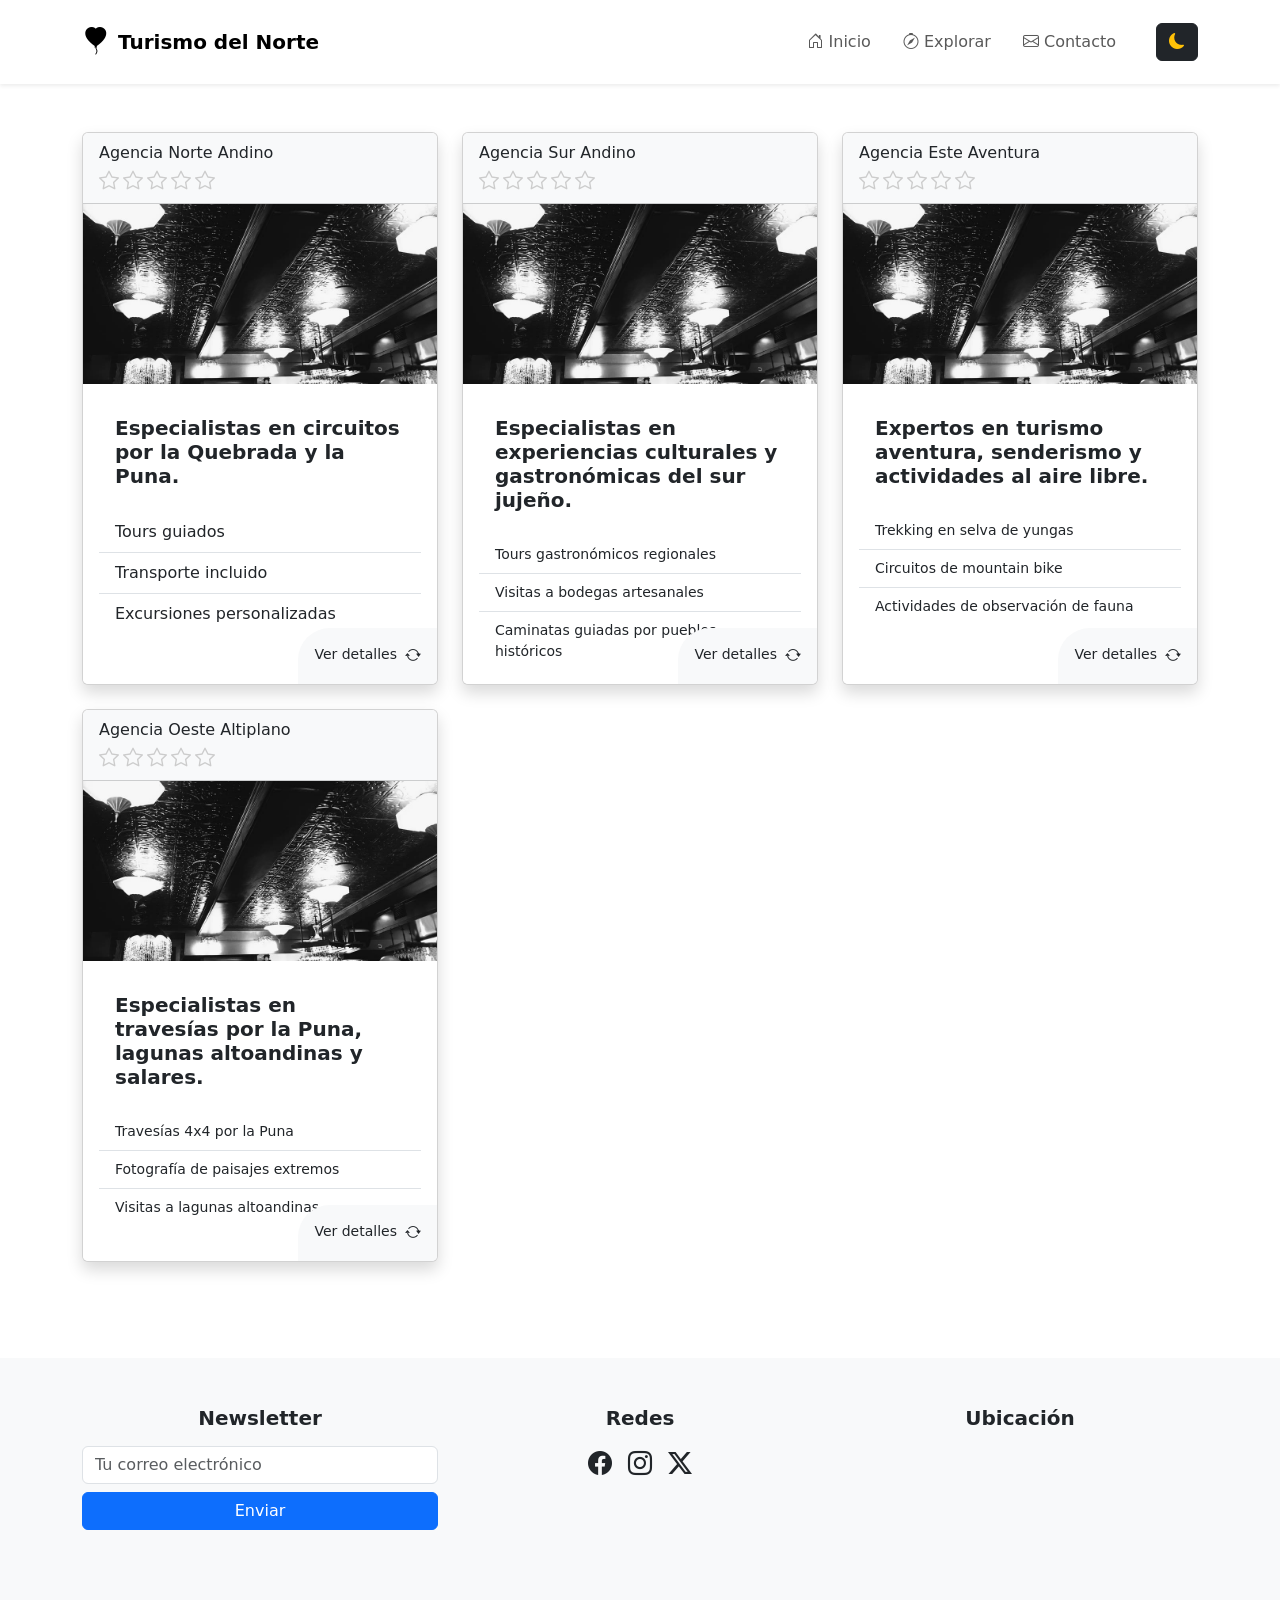
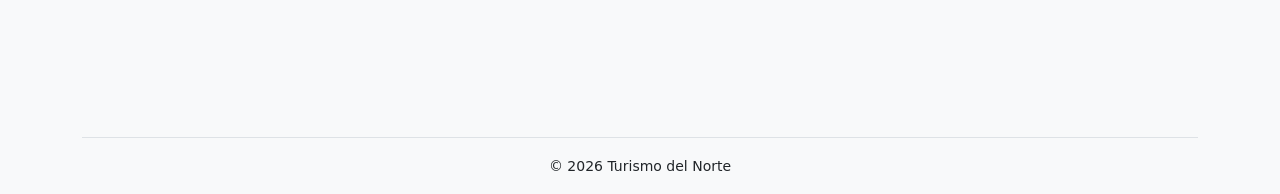
==== commit b4139bba: "Add light-mode integration, change styles in footer and header, css and script clean up" ====
--- a/agencies.html
+++ b/agencies.html
@@ -6,9 +6,10 @@
     <title>Agencias</title>
     <link href="css/bootstrap-icons.min.css" rel="stylesheet">
     <link href="css/bootstrap.min.css" rel="stylesheet">
+    <link href="css/global.css" rel="stylesheet">
 </head>
-<body>
-<nav id="main-navbar" class="navbar navbar-expand-lg bg-light navbar-light shadow-sm py-3">
+<body id="page-agencies">
+<nav class="navbar navbar-expand-lg bg-body text-body shadow-sm py-3 sticky-top">
     <div class="container">
         <a class="navbar-brand d-flex align-items-center gap-2 fw-bold" href="index.html">
             <i class="bi bi-balloon-heart-fill fs-3"></i>
@@ -18,7 +19,7 @@
             <i class="bi bi-list fs-1"></i>
         </button>
         <div class="collapse navbar-collapse" id="mainNavbar">
-            <ul class="navbar-nav ms-auto align-items-lg-center gap-lg-3">
+            <ul class="navbar-nav ms-auto align-items-lg-center gap-3">
                 <li class="nav-item">
                     <a class="nav-link position-relative nav-underline" href="index.html">
                         <i class="bi bi-house-door"></i> Inicio
@@ -44,212 +45,249 @@
                     </a>
                 </li>
                 <li class="nav-item">
-                    <button id="theme-toggle" class="btn btn-outline-secondary ms-lg-3">
-                        <i class="bi bi-moon"></i>
+                    <button id="theme-toggle" class="btn btn-dark ms-lg-3">
+                        <i class="bi bi-moon-fill" style="color: #ffc107"></i>
                     </button>
                 </li>
             </ul>
         </div>
     </div>
 </nav>
-<main class="main">
-    <h2 class="main__title">Agencias</h2>
-    <section class="agencies-grid">
-        <article class="agency-card">
-            <div class="agency-card__header">
-                <img alt="Agency Image" class="agency-card__header-image" src="assets/img/agency_placeholder.jpg">
-                <div class="agency-card__header-overlay">
-                    <h3 class="agency-card__title">Agencia Norte Andino</h3>
-                    <div aria-label="Calificación de la agencia" class="rating" role="radiogroup">
-                        <input aria-label="5 estrellas" class="rating__input" id="norte-5" name="rating-norte" type="radio"
-                               value="5"/>
-                        <label class="rating__star" for="norte-5">★</label>
-                        <input aria-label="4 estrellas" class="rating__input" id="norte-4" name="rating-norte" type="radio"
-                               value="4"/>
-                        <label class="rating__star" for="norte-4">★</label>
-                        <input aria-label="3 estrellas" class="rating__input" id="norte-3" name="rating-norte" type="radio"
-                               value="3"/>
-                        <label class="rating__star" for="norte-3">★</label>
-                        <input aria-label="2 estrellas" class="rating__input" id="norte-2" name="rating-norte" type="radio"
-                               value="2"/>
-                        <label class="rating__star" for="norte-2">★</label>
-                        <input aria-label="1 estrella" class="rating__input" id="norte-1" name="rating-norte" type="radio"
-                               value="1"/>
-                        <label class="rating__star" for="norte-1">★</label>
-                    </div>
-                </div>
-            </div>
-            <div class="agency-card__flip-container">
-                <div class="agency-card__inner">
-                    <div class="agency-card__face agency-card__face--front">
-                        <p class="agency-card__summary">Especialistas en circuitos por la Quebrada y la Puna.</p>
-                        <ul class="agency-card__features">
-                            <li class="agency-card__feature">Tours guiados</li>
-                            <li class="agency-card__feature">Transporte incluido</li>
-                            <li class="agency-card__feature">Excursiones personalizadas</li>
-                        </ul>
-                    </div>
-                    <div class="agency-card__face agency-card__face--back">
-                        <h3 class="agency-card__subtitle">Detalles</h3>
-                        <div class="agency-card__info">
-                            <p class="agency-card__detail"><strong>Dirección:</strong> Av. Principal 123, San
-                                Salvador de Jujuy</p>
-                            <p class="agency-card__detail"><strong>Teléfono:</strong> (0388) 123-4567</p>
-                            <p class="agency-card__detail"><strong>Email:</strong> contacto@norteandino.com</p>
-                            <p class="agency-card__detail"><strong>Sitio web:</strong>
-                                <a class="agency-card__link" href="#" target="_blank">
+<div class="container py-5">
+    <div class="row g-4 justify-content-start">
+        <div class="col-12 col-md-6 col-lg-6 col-xl-4">
+            <article class="card h-100 shadow overflow-hidden">
+                <div class="card-header bg-body-tertiary">
+                    Agencia Norte Andino
+                    <div class="rating d-flex gap-1" data-rating-group="north">
+                        <span class="star bi bi-star fs-5" data-value="1"></span>
+                        <span class="star bi bi-star fs-5" data-value="2"></span>
+                        <span class="star bi bi-star fs-5" data-value="3"></span>
+                        <span class="star bi bi-star fs-5" data-value="4"></span>
+                        <span class="star bi bi-star fs-5" data-value="5"></span>
+                    </div>
+                </div>
+                <img src="assets/img/agency_placeholder.jpg"
+                     class="card-img-top rounded-0"
+                     alt="Agencia Norte Andino">
+                <div class="flip-lower position-relative">
+                    <div class="card-body h-100 flip-face position-absolute top-0 start-0 w-100 h-100 flip-front bg-body text-body">
+                        <h5 class="card-title p-3">
+                            Especialistas en circuitos por la Quebrada y la Puna.
+                        </h5>
+                        <ul class="list-group list-group-flush">
+                            <li class="list-group-item bg-transparent">Tours guiados</li>
+                            <li class="list-group-item bg-transparent">Transporte incluido</li>
+                            <li class="list-group-item bg-transparent">Excursiones personalizadas</li>
+                        </ul>
+                        <div class="flip-indicator d-flex gap-2 position-absolute bottom-0 end-0 p-3 bg-body-tertiary rounded-top-5 rounded-end-0">
+                            <span class="flip-indicator__text small">Ver detalles</span>
+                            <i class="flip-indicator__icon bi bi-arrow-repeat"></i>
+                        </div>
+                    </div>
+                    <div class="card-body flip-face flip-back position-absolute top-0 start-0 w-100 h-100 bg-body text-body">
+                        <ul class="list-group list-group-flush small">
+                            <li class="list-group-item bg-transparent border-0">
+                                <div class="fw-semibold">Dirección</div>
+                                <span>Av. Principal 123, San Salvador de Jujuy</span>
+                            </li>
+                            <li class="list-group-item bg-transparent border-0">
+                                <div class="fw-semibold">Teléfono</div>
+                                <span>(0388) 123-4567</span>
+                            </li>
+                            <li class="list-group-item bg-transparent border-0">
+                                <div class="fw-semibold">Email</div>
+                                <a href="mailto:contacto@norteandino.com" class="card-link">contacto@norteandino.com</a>
+                            </li>
+                            <li class="list-group-item bg-transparent border-0">
+                                <div class="fw-semibold">Sitio web</div>
+                                <a href="#" class="card-link" target="_blank">
                                     www.norteandino.com
                                 </a>
-                            </p>
-                        </div>
-                    </div>
-                </div>
-            </div>
-        </article>
-        <article class="agency-card">
-            <div class="agency-card__header">
-                <img alt="Agency Image" class="agency-card__header-image" src="assets/img/agency_placeholder.jpg">
-                <div class="agency-card__header-overlay">
-                    <h3 class="agency-card__title">Agencia Sur Andino</h3>
-                    <div class="rating">
-                        <input class="rating__input" id="sur-5" name="rating-sur" type="radio" value="5"/>
-                        <label class="rating__star" for="sur-5">★</label>
-                        <input class="rating__input" id="sur-4" name="rating-sur" type="radio" value="4"/>
-                        <label class="rating__star" for="sur-4">★</label>
-                        <input class="rating__input" id="sur-3" name="rating-sur" type="radio" value="3"/>
-                        <label class="rating__star" for="sur-3">★</label>
-                        <input class="rating__input" id="sur-2" name="rating-sur" type="radio" value="2"/>
-                        <label class="rating__star" for="sur-2">★</label>
-                        <input class="rating__input" id="sur-1" name="rating-sur" type="radio" value="1"/>
-                        <label class="rating__star" for="sur-1">★</label>
-                    </div>
-                </div>
-            </div>
-            <div class="agency-card__flip-container">
-                <div class="agency-card__inner">
-                    <div class="agency-card__face agency-card__face--front">
-                        <p class="agency-card__summary">Especialistas en experiencias culturales y gastronómicas del
-                            sur jujeño.</p>
-                        <ul class="agency-card__features">
-                            <li class="agency-card__feature">Tours gastronómicos regionales</li>
-                            <li class="agency-card__feature">Visitas a bodegas artesanales</li>
-                            <li class="agency-card__feature">Caminatas guiadas por pueblos históricos</li>
-                        </ul>
-                    </div>
-                    <div class="agency-card__face agency-card__face--back">
-                        <h3 class="agency-card__subtitle">Detalles</h3>
-                        <div class="agency-card__info">
-                            <p class="agency-card__detail"><strong>Dirección:</strong> Calle San Martín 245, San
-                                Salvador de Jujuy</p>
-                            <p class="agency-card__detail"><strong>Teléfono:</strong> (0388) 421-8890</p>
-                            <p class="agency-card__detail"><strong>Email:</strong> contacto@surandino.com</p>
-                            <p class="agency-card__detail"><strong>Sitio web:</strong>
-                                <a class="agency-card__link" href="#" target="_blank">
-                                    www.surandino.com
-                                </a>
-                            </p>
-                        </div>
-                    </div>
-                </div>
-            </div>
-        </article>
-        <article class="agency-card">
-            <div class="agency-card__header">
-                <img alt="Agency Image" class="agency-card__header-image" src="assets/img/agency_placeholder.jpg">
-                <div class="agency-card__header-overlay">
-                    <h3 class="agency-card__title">Agencia Este Aventura</h3>
-                    <div class="rating">
-                        <input class="rating__input" id="este-5" name="rating-este" type="radio" value="5"/>
-                        <label class="rating__star" for="este-5">★</label>
-                        <input class="rating__input" id="este-4" name="rating-este" type="radio" value="4"/>
-                        <label class="rating__star" for="este-4">★</label>
-                        <input class="rating__input" id="este-3" name="rating-este" type="radio" value="3"/>
-                        <label class="rating__star" for="este-3">★</label>
-                        <input class="rating__input" id="este-2" name="rating-este" type="radio" value="2"/>
-                        <label class="rating__star" for="este-2">★</label>
-                        <input class="rating__input" id="este-1" name="rating-este" type="radio" value="1"/>
-                        <label class="rating__star" for="este-1">★</label>
-                    </div>
-                </div>
-            </div>
-            <div class="agency-card__flip-container">
-                <div class="agency-card__inner">
-                    <div class="agency-card__face agency-card__face--front">
-                        <p class="agency-card__summary">Expertos en turismo aventura, senderismo y actividades al
-                            aire libre.</p>
-                        <ul class="agency-card__features">
-                            <li class="agency-card__feature">Trekking en selva de yungas</li>
-                            <li class="agency-card__feature">Circuitos de mountain bike</li>
-                            <li class="agency-card__feature">Actividades de observación de fauna</li>
-                        </ul>
-                    </div>
-                    <div class="agency-card__face agency-card__face--back">
-                        <h3 class="agency-card__subtitle">Detalles</h3>
-                        <div class="agency-card__info">
-                            <p class="agency-card__detail"><strong>Dirección:</strong> Av. Forestal 890, Libertador
-                                Gral. San Martín</p>
-                            <p class="agency-card__detail"><strong>Teléfono:</strong> (0388) 478-3321</p>
-                            <p class="agency-card__detail"><strong>Email:</strong> reservas@esteaventura.com</p>
-                            <p class="agency-card__detail"><strong>Sitio web:</strong>
-                                <a class="agency-card__link" href="#" target="_blank">
-                                    www.esteaventura.com
-                                </a>
-                            </p>
-                        </div>
-                    </div>
-                </div>
-            </div>
-        </article>
-        <article class="agency-card">
-            <div class="agency-card__header">
-                <img alt="Agency Image" class="agency-card__header-image" src="assets/img/agency_placeholder.jpg">
-                <div class="agency-card__header-overlay">
-                    <h3 class="agency-card__title">Agencia Oeste Altiplano</h3>
-                    <div class="rating">
-                        <input class="rating__input" id="oeste-5" name="rating-oeste" type="radio" value="5"/>
-                        <label class="rating__star" for="oeste-5">★</label>
-                        <input class="rating__input" id="oeste-4" name="rating-oeste" type="radio" value="4"/>
-                        <label class="rating__star" for="oeste-4">★</label>
-                        <input class="rating__input" id="oeste-3" name="rating-oeste" type="radio" value="3"/>
-                        <label class="rating__star" for="oeste-3">★</label>
-                        <input class="rating__input" id="oeste-2" name="rating-oeste" type="radio" value="2"/>
-                        <label class="rating__star" for="oeste-2">★</label>
-                        <input class="rating__input" id="oeste-1" name="rating-oeste" type="radio" value="1"/>
-                        <label class="rating__star" for="oeste-1">★</label>
-                    </div>
-                </div>
-            </div>
-            <div class="agency-card__flip-container">
-                <div class="agency-card__inner">
-                    <div class="agency-card__face agency-card__face--front">
-                        <p class="agency-card__summary">Especialistas en travesías por la Puna, lagunas altoandinas
-                            y salares.</p>
-                        <ul class="agency-card__features">
-                            <li class="agency-card__feature">Travesías 4x4 por la Puna</li>
-                            <li class="agency-card__feature">Fotografía de paisajes extremos</li>
-                            <li class="agency-card__feature">Visitas a lagunas altoandinas</li>
-                        </ul>
-                    </div>
-                    <div class="agency-card__face agency-card__face--back">
-                        <h3 class="agency-card__subtitle">Detalles</h3>
-                        <div class="agency-card__info">
-                            <p class="agency-card__detail"><strong>Dirección:</strong> Ruta Provincial 7, Abra Pampa
-                            </p>
-                            <p class="agency-card__detail"><strong>Teléfono:</strong> (0388) 402-7712</p>
-                            <p class="agency-card__detail"><strong>Email:</strong> info@oestealtiplano.com</p>
-                            <p class="agency-card__detail"><strong>Sitio web:</strong>
-                                <a class="agency-card__link" href="#" target="_blank">
-                                    www.oestealtiplano.com
-                                </a>
-                            </p>
-                        </div>
-                    </div>
-                </div>
-            </div>
-        </article>
-    </section>
-</main>
-<footer class="bg-dark text-light pt-5 mt-5">
+                            </li>
+                        </ul>
+                        <div class="flip-indicator d-flex gap-2 position-absolute bottom-0 end-0 p-3 bg-body-tertiary rounded-top-5 rounded-end-0">
+                            <span class="flip-indicator__text small">Volver</span>
+                            <i class="flip-indicator__icon bi bi-arrow-repeat"></i>
+                        </div>
+                    </div>
+                </div>
+            </article>
+        </div>
+        <div class="col-12 col-md-6 col-lg-6 col-xl-4">
+            <article class="card h-100 shadow overflow-hidden">
+                <div class="card-header bg-body-tertiary">
+                    Agencia Sur Andino
+                    <div class="rating d-flex gap-1" data-rating-group="south">
+                        <span class="star bi bi-star fs-5" data-value="1"></span>
+                        <span class="star bi bi-star fs-5" data-value="2"></span>
+                        <span class="star bi bi-star fs-5" data-value="3"></span>
+                        <span class="star bi bi-star fs-5" data-value="4"></span>
+                        <span class="star bi bi-star fs-5" data-value="5"></span>
+                    </div>
+                </div>
+                <img src="assets/img/agency_placeholder.jpg"
+                     class="card-img-top rounded-0"
+                     alt="Agencia Sur Andino">
+                <div class="flip-lower position-relative">
+                    <div class="card-body h-100 flip-face position-absolute top-0 start-0 w-100 h-100 flip-front bg-body text-body">
+                        <h5 class="card-title p-3">
+                            Especialistas en experiencias culturales y gastronómicas del sur jujeño.
+                        </h5>
+                        <ul class="list-group list-group-flush small">
+                            <li class="list-group-item bg-transparent">Tours gastronómicos regionales</li>
+                            <li class="list-group-item bg-transparent">Visitas a bodegas artesanales</li>
+                            <li class="list-group-item bg-transparent">Caminatas guiadas por pueblos históricos</li>
+                        </ul>
+                        <div class="flip-indicator d-flex gap-2 position-absolute bottom-0 end-0 p-3 bg-body-tertiary rounded-top-5 rounded-end-0">
+                            <span class="flip-indicator__text small">Ver detalles</span>
+                            <i class="flip-indicator__icon bi bi-arrow-repeat"></i>
+                        </div>
+                    </div>
+                    <div class="card-body flip-face flip-back position-absolute top-0 start-0 w-100 h-100 bg-body text-body">
+                        <ul class="list-group list-group-flush small">
+                            <li class="list-group-item bg-transparent border-0">
+                                <div class="fw-semibold">Dirección</div>
+                                <span>Calle San Martín 245, San Salvador de Jujuy</span>
+                            </li>
+                            <li class="list-group-item bg-transparent border-0">
+                                <div class="fw-semibold">Teléfono</div>
+                                <span>(0388) 421-8890</span>
+                            </li>
+                            <li class="list-group-item bg-transparent border-0">
+                                <div class="fw-semibold">Email</div>
+                                <a href="mailto:contacto@surandino.com" class="card-link">contacto@surandino.com</a>
+                            </li>
+                            <li class="list-group-item bg-transparent border-0">
+                                <div class="fw-semibold">Sitio web</div>
+                                <a href="#" class="card-link" target="_blank">www.surandino.com</a>
+                            </li>
+                        </ul>
+                        <div class="flip-indicator d-flex gap-2 position-absolute bottom-0 end-0 p-3 bg-body-tertiary rounded-top-5 rounded-end-0">
+                            <span class="flip-indicator__text small">Volver</span>
+                            <i class="flip-indicator__icon bi bi-arrow-repeat"></i>
+                        </div>
+                    </div>
+                </div>
+            </article>
+        </div>
+        <div class="col-12 col-md-6 col-lg-6 col-xl-4">
+            <article class="card h-100 shadow overflow-hidden">
+                <div class="card-header bg-body-tertiary">
+                    Agencia Este Aventura
+                    <div class="rating d-flex gap-1" data-rating-group="east">
+                        <span class="star bi bi-star fs-5" data-value="1"></span>
+                        <span class="star bi bi-star fs-5" data-value="2"></span>
+                        <span class="star bi bi-star fs-5" data-value="3"></span>
+                        <span class="star bi bi-star fs-5" data-value="4"></span>
+                        <span class="star bi bi-star fs-5" data-value="5"></span>
+                    </div>
+                </div>
+                <img src="assets/img/agency_placeholder.jpg"
+                     class="card-img-top rounded-0"
+                     alt="Agencia Este Aventura">
+                <div class="flip-lower position-relative">
+                    <div class="card-body h-100 flip-face position-absolute top-0 start-0 w-100 h-100 flip-front bg-body text-body">
+                        <h5 class="card-title p-3">
+                            Expertos en turismo aventura, senderismo y actividades al aire libre.
+                        </h5>
+                        <ul class="list-group list-group-flush small">
+                            <li class="list-group-item bg-transparent">Trekking en selva de yungas</li>
+                            <li class="list-group-item bg-transparent">Circuitos de mountain bike</li>
+                            <li class="list-group-item bg-transparent">Actividades de observación de fauna</li>
+                        </ul>
+                        <div class="flip-indicator d-flex gap-2 position-absolute bottom-0 end-0 p-3 bg-body-tertiary rounded-top-5 rounded-end-0">
+                            <span class="flip-indicator__text small">Ver detalles</span>
+                            <i class="flip-indicator__icon bi bi-arrow-repeat"></i>
+                        </div>
+                    </div>
+                    <div class="card-body flip-face flip-back position-absolute top-0 start-0 w-100 h-100 bg-body text-body">
+                        <ul class="list-group list-group-flush small">
+                            <li class="list-group-item bg-transparent border-0">
+                                <div class="fw-semibold">Dirección</div>
+                                <span>Av. Forestal 890, Libertador Gral. San Martín</span>
+                            </li>
+                            <li class="list-group-item bg-transparent border-0">
+                                <div class="fw-semibold">Teléfono</div>
+                                <span>(0388) 478-3321</span>
+                            </li>
+                            <li class="list-group-item bg-transparent border-0">
+                                <div class="fw-semibold">Email</div>
+                                <a href="mailto:reservas@esteaventura.com" class="card-link">reservas@esteaventura.com</a>
+                            </li>
+                            <li class="list-group-item bg-transparent border-0">
+                                <div class="fw-semibold">Sitio web</div>
+                                <a href="#" class="card-link" target="_blank">www.esteaventura.com</a>
+                            </li>
+                        </ul>
+                        <div class="flip-indicator d-flex gap-2 position-absolute bottom-0 end-0 p-3 bg-body-tertiary rounded-top-5 rounded-end-0">
+                            <span class="flip-indicator__text small">Volver</span>
+                            <i class="flip-indicator__icon bi bi-arrow-repeat"></i>
+                        </div>
+                    </div>
+                </div>
+            </article>
+        </div>
+        <div class="col-12 col-md-6 col-lg-6 col-xl-4">
+            <article class="card h-100 shadow overflow-hidden">
+                <div class="card-header bg-body-tertiary">
+                    Agencia Oeste Altiplano
+                    <div class="rating d-flex gap-1" data-rating-group="west">
+                        <span class="star bi bi-star fs-5" data-value="1"></span>
+                        <span class="star bi bi-star fs-5" data-value="2"></span>
+                        <span class="star bi bi-star fs-5" data-value="3"></span>
+                        <span class="star bi bi-star fs-5" data-value="4"></span>
+                        <span class="star bi bi-star fs-5" data-value="5"></span>
+                    </div>
+                </div>
+                <img src="assets/img/agency_placeholder.jpg"
+                     class="card-img-top rounded-0"
+                     alt="Agencia Oeste Altiplano">
+                <div class="flip-lower position-relative">
+                    <div class="card-body h-100 flip-face position-absolute top-0 start-0 w-100 h-100 flip-front bg-body text-body">
+                        <h5 class="card-title p-3">
+                            Especialistas en travesías por la Puna, lagunas altoandinas y salares.
+                        </h5>
+                        <ul class="list-group list-group-flush small">
+                            <li class="list-group-item bg-transparent">Travesías 4x4 por la Puna</li>
+                            <li class="list-group-item bg-transparent">Fotografía de paisajes extremos</li>
+                            <li class="list-group-item bg-transparent">Visitas a lagunas altoandinas</li>
+                        </ul>
+                        <div class="flip-indicator d-flex gap-2 position-absolute bottom-0 end-0 p-3 bg-body-tertiary rounded-top-5 rounded-end-0">
+                            <span class="flip-indicator__text small">Ver detalles</span>
+                            <i class="flip-indicator__icon bi bi-arrow-repeat"></i>
+                        </div>
+                    </div>
+                    <div class="card-body flip-face flip-back position-absolute top-0 start-0 w-100 h-100 bg-body text-body">
+                        <ul class="list-group list-group-flush small">
+                            <li class="list-group-item bg-transparent border-0">
+                                <div class="fw-semibold">Dirección</div>
+                                <span>Ruta Provincial 7, Abra Pampa</span>
+                            </li>
+                            <li class="list-group-item bg-transparent border-0">
+                                <div class="fw-semibold">Teléfono</div>
+                                <span>(0388) 402-7712</span>
+                            </li>
+                            <li class="list-group-item bg-transparent border-0">
+                                <div class="fw-semibold">Email</div>
+                                <a href="mailto:info@oestealtiplano.com" class="card-link">info@oestealtiplano.com</a>
+                            </li>
+                            <li class="list-group-item bg-transparent border-0">
+                                <div class="fw-semibold">Sitio web</div>
+                                <a href="#" class="card-link" target="_blank">www.oestealtiplano.com</a>
+                            </li>
+                        </ul>
+                        <div class="flip-indicator d-flex gap-2 position-absolute bottom-0 end-0 p-3 bg-body-tertiary rounded-top-5 rounded-end-0">
+                            <span class="flip-indicator__text small">Volver</span>
+                            <i class="flip-indicator__icon bi bi-arrow-repeat"></i>
+                        </div>
+                    </div>
+                </div>
+            </article>
+        </div>
+    </div>
+</div>
+<footer class="container-fluid text-body bg-body-tertiary pt-5 mt-5">
     <div class="container">
         <div class="row g-4 align-items-start justify-content-center text-center">
             <div class="col-md-4">
@@ -262,9 +300,9 @@
             <div class="col-md-4">
                 <h5 class="fw-bold mb-3">Redes</h5>
                 <div class="d-flex justify-content-center gap-3 fs-4">
-                    <a href="#" class="text-light"><i class="bi bi-facebook"></i></a>
-                    <a href="#" class="text-light"><i class="bi bi-instagram"></i></a>
-                    <a href="#" class="text-light"><i class="bi bi-twitter-x"></i></a>
+                    <a href="#" class="text-body"><i class="bi bi-facebook"></i></a>
+                    <a href="#" class="text-body"><i class="bi bi-instagram"></i></a>
+                    <a href="#" class="text-body"><i class="bi bi-twitter-x"></i></a>
                 </div>
             </div>
             <div class="col-md-4">
@@ -274,7 +312,7 @@
                 </div>
             </div>
         </div>
-        <div class="text-center py-3 mt-4 border-top border-secondary">
+        <div class="text-center py-3 mt-4 border-top">
             <small>&copy; 2026 Turismo del Norte</small>
         </div>
     </div>
@@ -283,5 +321,4 @@
 <script src="js/bootstrap.bundle.min.js"></script>
 <script src="js/script.js"></script>
 </body>
-
 </html>
--- a/css/global.css
+++ b/css/global.css
@@ -0,0 +1,10 @@
+/*@import url("variables.css");*/
+/*@import url("reset.css");*/
+/*@import url("base.css");*/
+/*@import url("layout.css");*/
+/*@import url("home.css");*/
+/*@import url("destinations.css");*/
+@import url("agencies.css");
+/*@import url("contact-form.css");*/
+/*@import url("pricing.css");*/
+/*@import url("travel-blog.css");*/
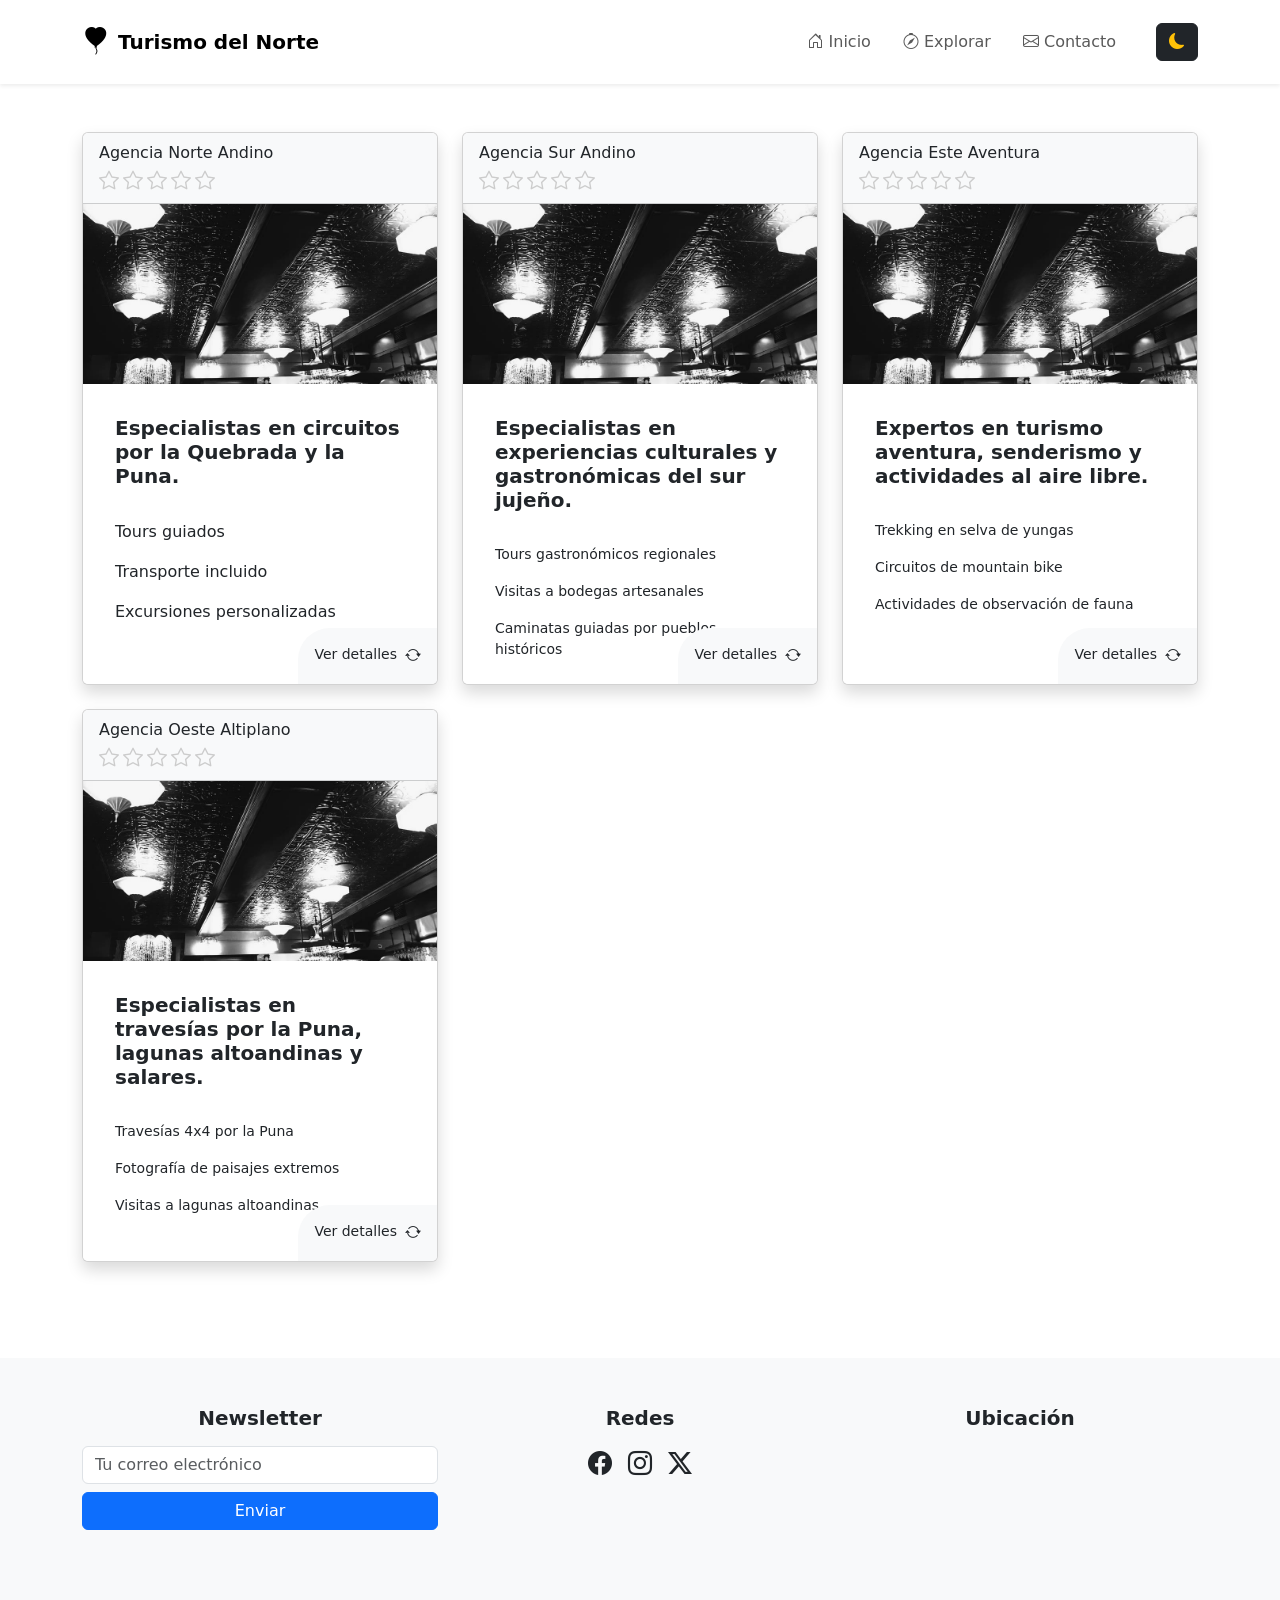
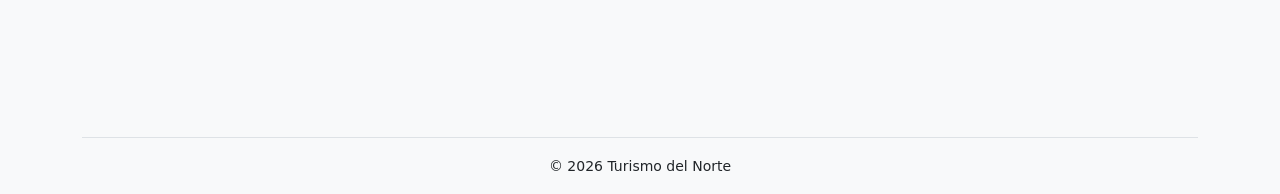
==== commit 1aa42545: "Separate CSS from JS and centralize common HTML" ====
--- a/agencies.html
+++ b/agencies.html
@@ -1,5 +1,5 @@
 <!DOCTYPE html>
-<html lang="es">
+<html lang="es" data-bs-theme="light">
 <head>
     <meta charset="UTF-8">
     <meta content="width=device-width, initial-scale=1.0" name="viewport">
@@ -23,25 +23,25 @@
                 <li class="nav-item">
                     <a class="nav-link position-relative nav-underline" href="index.html">
                         <i class="bi bi-house-door"></i> Inicio
-                        <span class="underline"></span>
+                        <span class="underline position-absolute start-0 bottom-0"></span>
                     </a>
                 </li>
                 <li class="nav-item dropdown">
                     <a class="nav-link position-relative nav-underline" href="#" data-bs-toggle="dropdown">
                         <i class="bi bi-compass"></i> Explorar
-                        <span class="underline"></span>
+                        <span class="underline position-absolute start-0 bottom-0"></span>
                     </a>
                     <ul class="dropdown-menu shadow-sm">
-                        <li><a class="dropdown-item position-relative nav-underline" href="destinations.html"><i class="bi bi-geo-alt"></i> Destinos<span class="underline"></span></a></li>
-                        <li><a class="dropdown-item position-relative nav-underline" href="agencies.html"><i class="bi bi-building"></i> Agencias<span class="underline"></span></a></li>
-                        <li><a class="dropdown-item position-relative nav-underline" href="pricing.html"><i class="bi bi-cash-stack"></i> Precios<span class="underline"></span></a></li>
-                        <li><a class="dropdown-item position-relative nav-underline" href="travel-blog.html"><i class="bi bi-journal-text"></i> Blog<span class="underline"></span></a></li>
+                        <li><a class="dropdown-item position-relative nav-underline" href="destinations.html"><i class="bi bi-geo-alt"></i> Destinos<span class="underline position-absolute start-0 bottom-0"></span></a></li>
+                        <li><a class="dropdown-item position-relative nav-underline" href="agencies.html"><i class="bi bi-building"></i> Agencias<span class="underline position-absolute start-0 bottom-0"></span></a></li>
+                        <li><a class="dropdown-item position-relative nav-underline" href="pricing.html"><i class="bi bi-cash-stack"></i> Precios<span class="underline position-absolute start-0 bottom-0"></span></a></li>
+                        <li><a class="dropdown-item position-relative nav-underline" href="travel-blog.html"><i class="bi bi-journal-text"></i> Blog<span class="underline position-absolute start-0 bottom-0"></span></a></li>
                     </ul>
                 </li>
                 <li class="nav-item">
                     <a class="nav-link position-relative nav-underline" href="contact-form.html">
                         <i class="bi bi-envelope"></i> Contacto
-                        <span class="underline"></span>
+                        <span class="underline position-absolute start-0 bottom-0"></span>
                     </a>
                 </li>
                 <li class="nav-item">
@@ -76,9 +76,9 @@
                             Especialistas en circuitos por la Quebrada y la Puna.
                         </h5>
                         <ul class="list-group list-group-flush">
-                            <li class="list-group-item bg-transparent">Tours guiados</li>
-                            <li class="list-group-item bg-transparent">Transporte incluido</li>
-                            <li class="list-group-item bg-transparent">Excursiones personalizadas</li>
+                            <li class="list-group-item bg-transparent border-0">Tours guiados</li>
+                            <li class="list-group-item bg-transparent border-0">Transporte incluido</li>
+                            <li class="list-group-item bg-transparent border-0">Excursiones personalizadas</li>
                         </ul>
                         <div class="flip-indicator d-flex gap-2 position-absolute bottom-0 end-0 p-3 bg-body-tertiary rounded-top-5 rounded-end-0">
                             <span class="flip-indicator__text small">Ver detalles</span>
@@ -135,9 +135,9 @@
                             Especialistas en experiencias culturales y gastronómicas del sur jujeño.
                         </h5>
                         <ul class="list-group list-group-flush small">
-                            <li class="list-group-item bg-transparent">Tours gastronómicos regionales</li>
-                            <li class="list-group-item bg-transparent">Visitas a bodegas artesanales</li>
-                            <li class="list-group-item bg-transparent">Caminatas guiadas por pueblos históricos</li>
+                            <li class="list-group-item bg-transparent border-0">Tours gastronómicos regionales</li>
+                            <li class="list-group-item bg-transparent border-0">Visitas a bodegas artesanales</li>
+                            <li class="list-group-item bg-transparent border-0">Caminatas guiadas por pueblos históricos</li>
                         </ul>
                         <div class="flip-indicator d-flex gap-2 position-absolute bottom-0 end-0 p-3 bg-body-tertiary rounded-top-5 rounded-end-0">
                             <span class="flip-indicator__text small">Ver detalles</span>
@@ -192,9 +192,9 @@
                             Expertos en turismo aventura, senderismo y actividades al aire libre.
                         </h5>
                         <ul class="list-group list-group-flush small">
-                            <li class="list-group-item bg-transparent">Trekking en selva de yungas</li>
-                            <li class="list-group-item bg-transparent">Circuitos de mountain bike</li>
-                            <li class="list-group-item bg-transparent">Actividades de observación de fauna</li>
+                            <li class="list-group-item bg-transparent border-0">Trekking en selva de yungas</li>
+                            <li class="list-group-item bg-transparent border-0">Circuitos de mountain bike</li>
+                            <li class="list-group-item bg-transparent border-0">Actividades de observación de fauna</li>
                         </ul>
                         <div class="flip-indicator d-flex gap-2 position-absolute bottom-0 end-0 p-3 bg-body-tertiary rounded-top-5 rounded-end-0">
                             <span class="flip-indicator__text small">Ver detalles</span>
@@ -249,9 +249,9 @@
                             Especialistas en travesías por la Puna, lagunas altoandinas y salares.
                         </h5>
                         <ul class="list-group list-group-flush small">
-                            <li class="list-group-item bg-transparent">Travesías 4x4 por la Puna</li>
-                            <li class="list-group-item bg-transparent">Fotografía de paisajes extremos</li>
-                            <li class="list-group-item bg-transparent">Visitas a lagunas altoandinas</li>
+                            <li class="list-group-item bg-transparent border-0">Travesías 4x4 por la Puna</li>
+                            <li class="list-group-item bg-transparent border-0">Fotografía de paisajes extremos</li>
+                            <li class="list-group-item bg-transparent border-0">Visitas a lagunas altoandinas</li>
                         </ul>
                         <div class="flip-indicator d-flex gap-2 position-absolute bottom-0 end-0 p-3 bg-body-tertiary rounded-top-5 rounded-end-0">
                             <span class="flip-indicator__text small">Ver detalles</span>
@@ -292,7 +292,7 @@
         <div class="row g-4 align-items-start justify-content-center text-center">
             <div class="col-md-4">
                 <h5 class="fw-bold mb-3">Newsletter</h5>
-                <form>
+                <form action="#" method="post">
                     <input type="email" class="form-control mb-2" placeholder="Tu correo electrónico" required>
                     <button class="btn btn-primary w-100">Enviar</button>
                 </form>
@@ -300,15 +300,15 @@
             <div class="col-md-4">
                 <h5 class="fw-bold mb-3">Redes</h5>
                 <div class="d-flex justify-content-center gap-3 fs-4">
-                    <a href="#" class="text-body"><i class="bi bi-facebook"></i></a>
-                    <a href="#" class="text-body"><i class="bi bi-instagram"></i></a>
-                    <a href="#" class="text-body"><i class="bi bi-twitter-x"></i></a>
+                    <a href="#" class="text-body" aria-disabled="true"><i class="bi bi-facebook"></i></a>
+                    <a href="#" class="text-body" aria-disabled="true"><i class="bi bi-instagram"></i></a>
+                    <a href="#" class="text-body" aria-disabled="true"><i class="bi bi-twitter-x"></i></a>
                 </div>
             </div>
             <div class="col-md-4">
                 <h5 class="fw-bold mb-3">Ubicación</h5>
                 <div class="ratio ratio-4x3 rounded overflow-hidden">
-                    <iframe src="https://www.google.com/maps/embed?pb=!1m18..." style="border:0;" loading="lazy"></iframe>
+                    <iframe src="https://www.google.com/maps/embed?pb=!1m18!1m12!1m3!1d3639.5108038706435!2d-65.2929982!3d-24.1888835!2m3!1f0!2f0!3f0!3m2!1i1024!2i768!4f13.1!3m3!1m2!1s0x941b0f5bca584281%3A0xb1d519d50cac526d!2sFaculty%20of%20Engineering%20National%20University%20Jujuy!5e0!3m2!1sen!2sar!4v1776990390729!5m2!1sen!2sar" width="600" height="450" style="border:0;" allowfullscreen="" loading="lazy" referrerpolicy="no-referrer-when-downgrade"></iframe>
                 </div>
             </div>
         </div>
--- a/css/global.css
+++ b/css/global.css
@@ -1,10 +1,10 @@
 /*@import url("variables.css");*/
 /*@import url("reset.css");*/
-/*@import url("base.css");*/
+@import url("base.css");
 /*@import url("layout.css");*/
 /*@import url("home.css");*/
 /*@import url("destinations.css");*/
-@import url("agencies.css");
+/*@import url("agencies.css");*/
 /*@import url("contact-form.css");*/
 /*@import url("pricing.css");*/
 /*@import url("travel-blog.css");*/
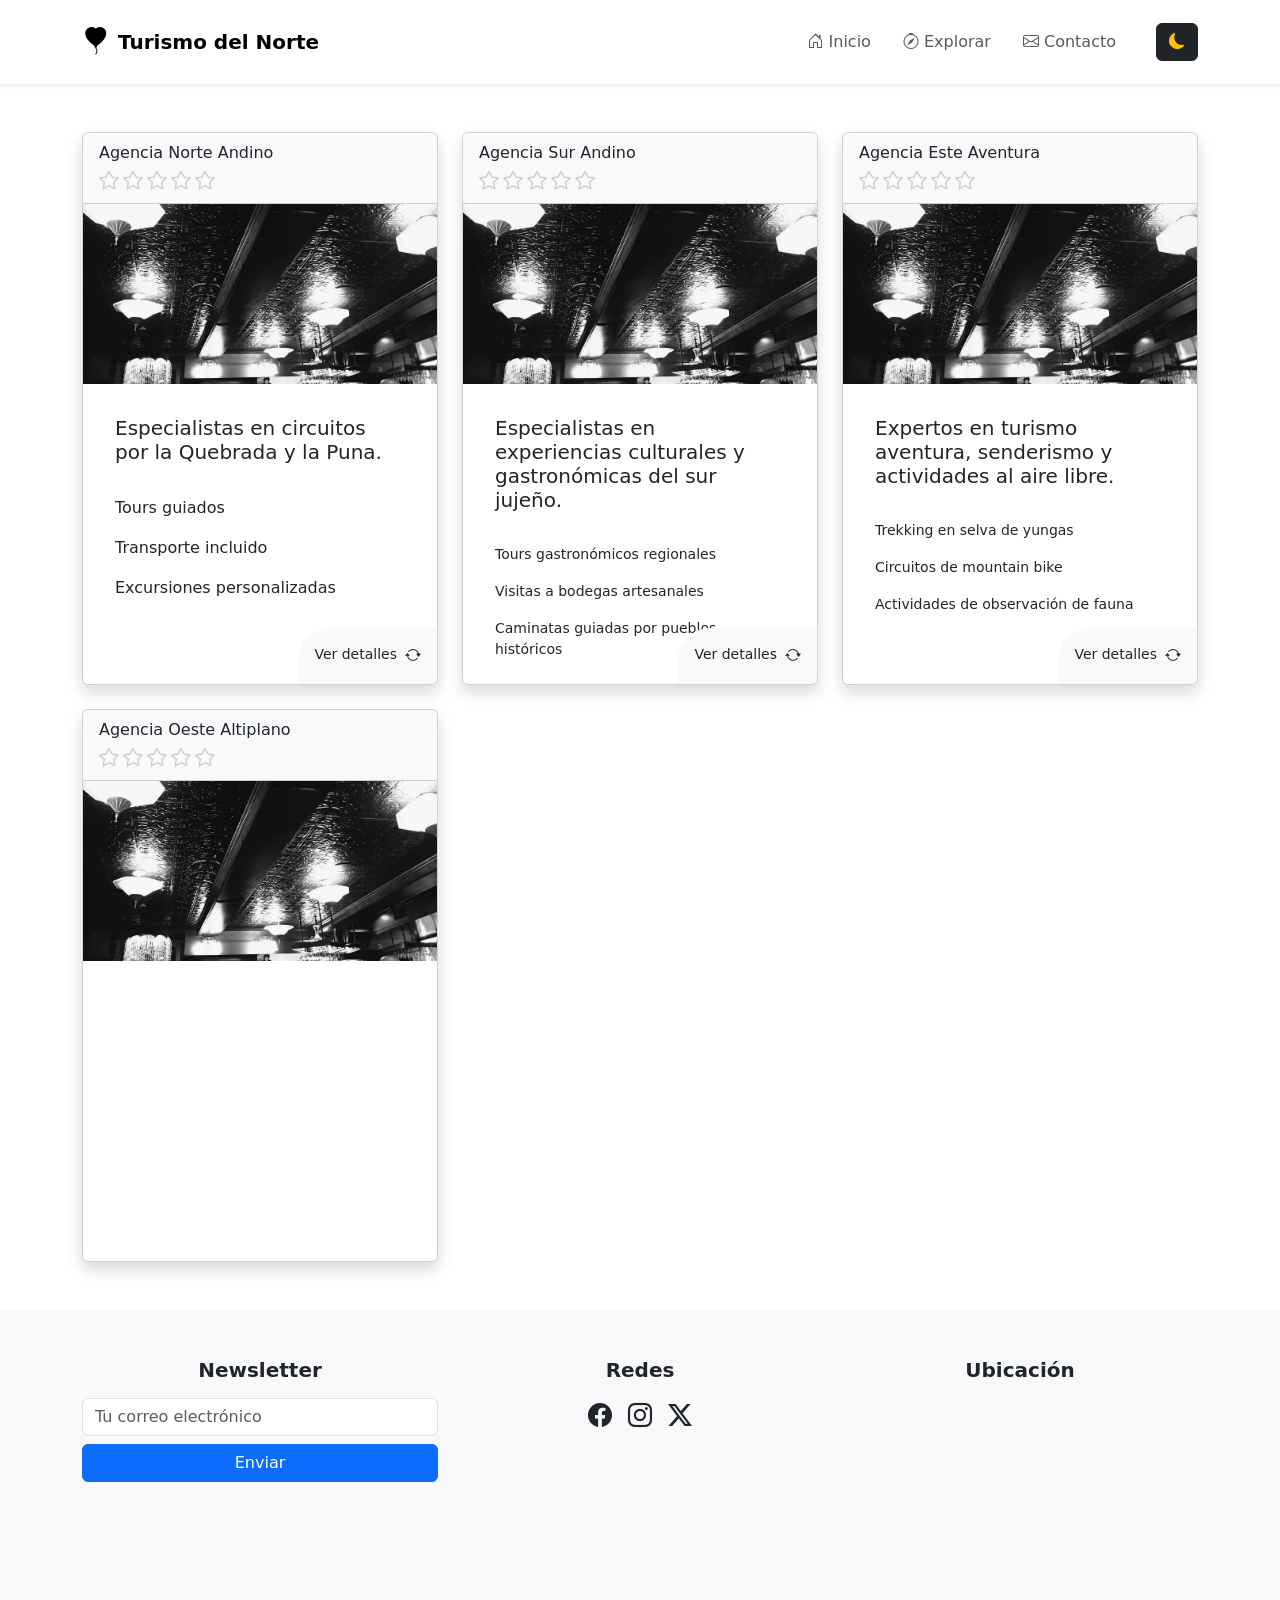
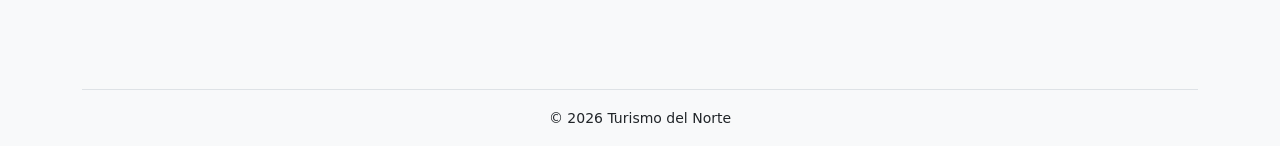
==== commit 663be109: "Add validation, spinner and modal, remove footer extra margin" ====
--- a/agencies.html
+++ b/agencies.html
@@ -287,7 +287,7 @@
         </div>
     </div>
 </div>
-<footer class="container-fluid text-body bg-body-tertiary pt-5 mt-5">
+<footer class="container-fluid text-body bg-body-tertiary pt-5">
     <div class="container">
         <div class="row g-4 align-items-start justify-content-center text-center">
             <div class="col-md-4">
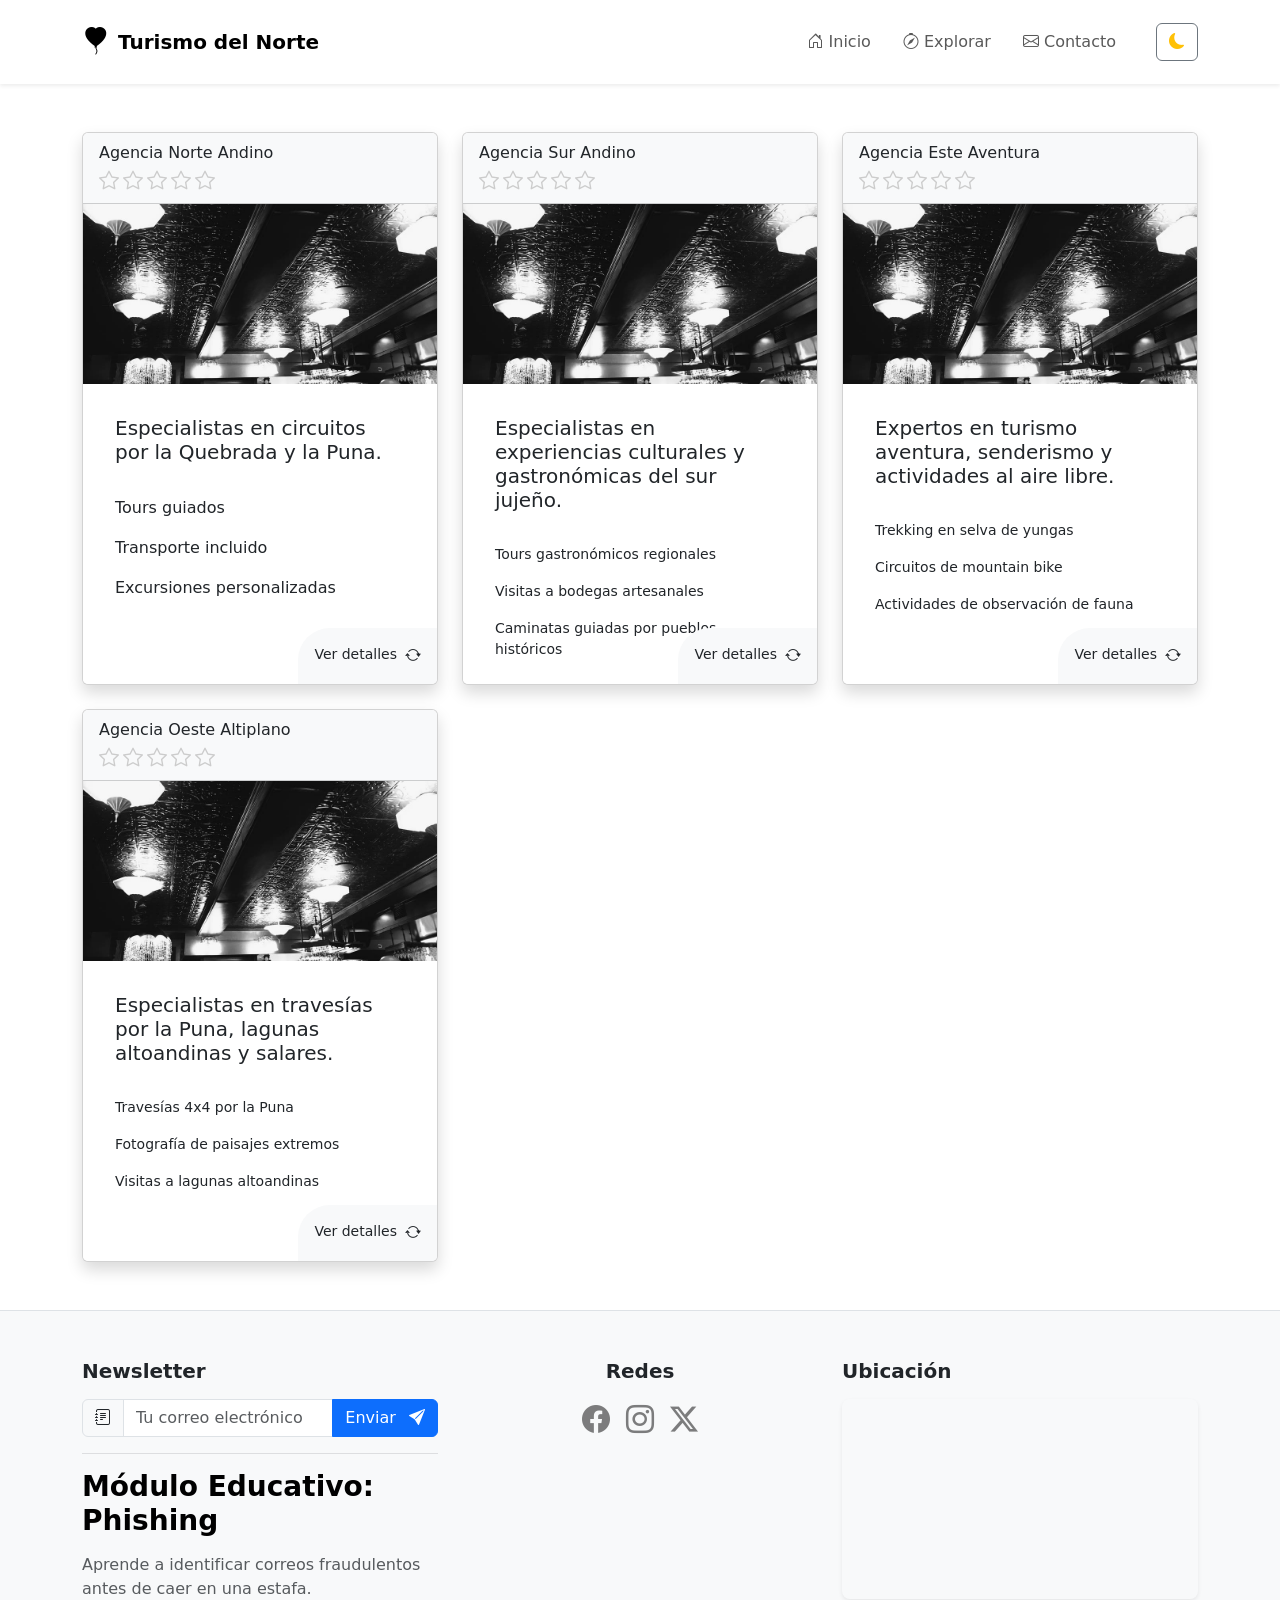
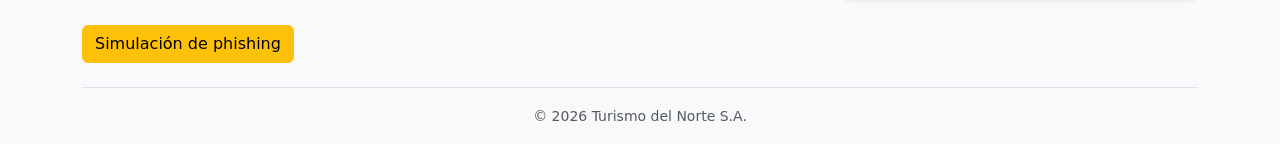
==== commit 03350f1e: "Delete unnecessary files, clean up code, adjust logic on the script and organize block and layout in" ====
--- a/agencies.html
+++ b/agencies.html
@@ -3,10 +3,10 @@
 <head>
     <meta charset="UTF-8">
     <meta content="width=device-width, initial-scale=1.0" name="viewport">
-    <title>Agencias</title>
+    <title>Turismo del Norte - Agencias</title>
     <link href="css/bootstrap-icons.min.css" rel="stylesheet">
     <link href="css/bootstrap.min.css" rel="stylesheet">
-    <link href="css/global.css" rel="stylesheet">
+    <link href="css/main.css" rel="stylesheet">
 </head>
 <body id="page-agencies">
 <nav class="navbar navbar-expand-lg bg-body text-body shadow-sm py-3 sticky-top">
@@ -45,7 +45,7 @@
                     </a>
                 </li>
                 <li class="nav-item">
-                    <button id="theme-toggle" class="btn btn-dark ms-lg-3">
+                    <button id="theme-toggle" class="btn btn-outline-secondary ms-lg-3">
                         <i class="bi bi-moon-fill" style="color: #ffc107"></i>
                     </button>
                 </li>
@@ -287,33 +287,129 @@
         </div>
     </div>
 </div>
-<footer class="container-fluid text-body bg-body-tertiary pt-5">
+<footer class="container-fluid text-body bg-body-tertiary pt-5 border-top">
     <div class="container">
-        <div class="row g-4 align-items-start justify-content-center text-center">
-            <div class="col-md-4">
-                <h5 class="fw-bold mb-3">Newsletter</h5>
+        <div class="row g-4 align-items-start justify-content-center text-start">
+            <div class="col-md-6 col-lg-4 d-flex flex-column">
                 <form action="#" method="post">
-                    <input type="email" class="form-control mb-2" placeholder="Tu correo electrónico" required>
-                    <button class="btn btn-primary w-100">Enviar</button>
+                    <h5 class="fw-bold mb-3">Newsletter</h5>
+                    <div class="input-group">
+                        <span class="input-group-text"><i class="bi bi-journal-text"></i></span>
+                        <input type="email" class="form-control" placeholder="Tu correo electrónico" required>
+                        <button class="btn btn-primary" type="submit">
+                            Enviar <i class="bi bi-send-fill ms-2"></i>
+                        </button>
+                    </div>
                 </form>
+                <hr class="text-body-tertiary">
+                <section>
+                    <h3 class="fw-bold text-body-emphasis mb-3">Módulo Educativo: Phishing</h3>
+                    <p class="text-body-secondary mb-4">
+                        Aprende a identificar correos fraudulentos antes de caer en una estafa.
+                    </p>
+                    <button type="button"
+                            class="btn btn-warning"
+                            data-bs-toggle="modal"
+                            data-bs-target="#phishingModal">
+                        Simulación de phishing
+                    </button>
+                </section>
+                <div class="modal fade" id="phishingModal" tabindex="-1" aria-labelledby="phishingModalLabel" aria-hidden="true">
+                    <div class="modal-dialog modal-lg modal-dialog-centered">
+                        <div class="modal-content">
+                            <div class="modal-header">
+                                <h5 class="modal-title" id="phishingModalLabel">Simulación de phishing</h5>
+                                <button type="button" class="btn-close" data-bs-dismiss="modal" aria-label="Cerrar"></button>
+                            </div>
+                            <div class="modal-body">
+                                <div class="alert alert-danger mb-3">
+                                    <i class="bi bi-exclamation-triangle-fill fs-4"></i>
+                                    <div>
+                                        <strong class="text-uppercase">Advertencia:</strong> Esta es una simulación educativa. No hagas clic en enlaces sospechosos ni compartas información personal en correos como este.
+                                    </div>
+                                </div>
+                                <div class="mb-4">
+                                    <h6 class="fw-bold">Ejemplo de correo sospechoso</h6>
+                                    <div class="border rounded p-3 bg-body-secondary small">
+                                        <p><strong>De:</strong> soporte-banco@seguridad-bancaria.com</p>
+                                        <p><strong>Asunto:</strong> URGENTE: Verifica tu cuenta ahora</p>
+                                        <p>
+                                            Estimado usuario, hemos detectado actividad inusual en su cuenta.
+                                            Para evitar el bloqueo, haga clic en el siguiente enlace e ingrese sus datos:
+                                        </p>
+                                        <p>
+                                            <a href="#"
+                                               class="text-danger text-decoration-underline"
+                                               data-bs-toggle="tooltip"
+                                               data-bs-placement="top"
+                                               title="Dominio sospechoso: demasiado largo, incluye palabras engañosas y no coincide con el banco real.">
+                                                https://banco-seguro.com.verifica-tu-cuenta.com
+                                            </a>
+                                        </p>
+                                        <p>Si no lo hace en las próximas 2 horas, su cuenta será suspendida.</p>
+                                    </div>
+                                </div>
+                                <div class="mb-3">
+                                    <h6 class="fw-bold">¿Qué señales de fraude ves en este correo?</h6>
+                                    <p class="text-body-secondary small mb-2">
+                                        Marca todas las opciones que consideres sospechosas:
+                                    </p>
+                                    <form id="phishing-quiz">
+                                        <div class="form-check">
+                                            <input class="form-check-input phishing-option" type="checkbox" value="email" id="opt-email">
+                                            <label class="form-check-label" for="opt-email">
+                                                Dirección de correo extraña (soporte-banco@seguridad-bancaria.com)
+                                            </label>
+                                        </div>
+                                        <div class="form-check">
+                                            <input class="form-check-input phishing-option" type="checkbox" value="link" id="opt-link">
+                                            <label class="form-check-label" for="opt-link">
+                                                Enlace sospechoso con dominio raro (banco-seguro.com.verifica-tu-cuenta.com)
+                                            </label>
+                                        </div>
+                                        <div class="form-check">
+                                            <input class="form-check-input phishing-option" type="checkbox" value="urgencia" id="opt-urgencia">
+                                            <label class="form-check-label" for="opt-urgencia">
+                                                Mensaje con urgencia y amenaza de bloqueo
+                                            </label>
+                                        </div>
+                                        <div class="form-check">
+                                            <input class="form-check-input phishing-option" type="checkbox" value="ninguna" id="opt-ninguna">
+                                            <label class="form-check-label" for="opt-ninguna">
+                                                No veo nada raro, parece un correo legítimo
+                                            </label>
+                                        </div>
+                                    </form>
+                                </div>
+                                <div id="phishing-feedback" class="mt-3"></div>
+                            </div>
+                            <div class="modal-footer">
+                                <button type="button" id="phishing-check" class="btn btn-primary">
+                                    Comprobar respuestas
+                                </button>
+                                <button type="button" class="btn btn-secondary" data-bs-dismiss="modal">Cerrar</button>
+                            </div>
+                        </div>
+                    </div>
+                </div>
             </div>
-            <div class="col-md-4">
+            <div class="col-md-6 col-lg-4 text-md-center">
                 <h5 class="fw-bold mb-3">Redes</h5>
-                <div class="d-flex justify-content-center gap-3 fs-4">
-                    <a href="#" class="text-body" aria-disabled="true"><i class="bi bi-facebook"></i></a>
-                    <a href="#" class="text-body" aria-disabled="true"><i class="bi bi-instagram"></i></a>
-                    <a href="#" class="text-body" aria-disabled="true"><i class="bi bi-twitter-x"></i></a>
+                <div class="d-flex justify-content-md-center gap-3 fs-3">
+                    <a href="#" class="link-body-emphasis link-opacity-50 link-opacity-100-hover" aria-disabled="true"><i class="bi bi-facebook"></i></a>
+                    <a href="#" class="link-body-emphasis link-opacity-50 link-opacity-100-hover" aria-disabled="true"><i class="bi bi-instagram"></i></a>
+                    <a href="#" class="link-body-emphasis link-opacity-50 link-opacity-100-hover" aria-disabled="true"><i class="bi bi-twitter-x"></i></a>
                 </div>
             </div>
-            <div class="col-md-4">
+            <div class="col-md-12 col-lg-4">
                 <h5 class="fw-bold mb-3">Ubicación</h5>
-                <div class="ratio ratio-4x3 rounded overflow-hidden">
+                <div class="ratio ratio-16x9 rounded-3 shadow-sm overflow-hidden">
                     <iframe src="https://www.google.com/maps/embed?pb=!1m18!1m12!1m3!1d3639.5108038706435!2d-65.2929982!3d-24.1888835!2m3!1f0!2f0!3f0!3m2!1i1024!2i768!4f13.1!3m3!1m2!1s0x941b0f5bca584281%3A0xb1d519d50cac526d!2sFaculty%20of%20Engineering%20National%20University%20Jujuy!5e0!3m2!1sen!2sar!4v1776990390729!5m2!1sen!2sar" width="600" height="450" style="border:0;" allowfullscreen="" loading="lazy" referrerpolicy="no-referrer-when-downgrade"></iframe>
                 </div>
             </div>
         </div>
-        <div class="text-center py-3 mt-4 border-top">
-            <small>&copy; 2026 Turismo del Norte</small>
+        <div class="text-center py-3 mt-4 border-top text-body-secondary">
+            <span class="small">&copy; 2026 Turismo del Norte S.A.</span>
         </div>
     </div>
 </footer>
--- a/css/main.css
+++ b/css/main.css
@@ -0,0 +1,237 @@
+/* TODO: Implement custom colors. */
+/*:root {*/
+/*    --bs-body-bg: #FDFCF8;          !* Color de fondo principal del documento. *!*/
+/*    --bs-body-color: #141414;       !* Color de texto principal. *!*/
+
+/*    --bs-secondary-bg: #F2F0E9;     !* Color de fondo secundario. *!*/
+/*    --bs-secondary-color: #666666;  !* Color de texto secundario. *!*/
+
+/*    --bs-tertiary-bg: #F8F4EC;      !* Color de fondo terciario. *!*/
+/*    --bs-tertiary-color: #8A8A8A;   !* Color de texto terciario. *!*/
+
+/*    --bs-primary: #C5A021;*/
+/*    --custom-primary-hover: #9B7D1A;*/
+
+/*}*/
+
+/*html[data-bs-theme="dark"] {*/
+/*    --bs-body-bg: #121212;*/
+/*    --bs-body-color: #F5F5F5;*/
+
+/*    --bs-secondary-bg: #1E1E1E;*/
+/*    --bs-secondary-color: #B0B0B0;*/
+
+/*    --bs-tertiary-bg: #1A1A1A;*/
+/*    --bs-tertiary-color: #999999;*/
+
+/*    --bs-primary: #D4AF37;*/
+/*    --custom-primary-hover: #B8962F;*/
+/*}*/
+
+/* Page 1: Home */
+.card-rotate {
+    transform: rotate(-5deg);
+    transition: transform .3s ease;
+}
+
+.nav-underline > .underline {
+    height: 2px;
+    width: 0;
+    background-color: currentColor;
+    transition: width .3s ease;
+}
+
+.nav-underline:hover > .underline {
+    width: 100%;
+}
+
+/* Page 2: Destinations */
+.filter-tilt {
+    transform: rotate(5deg);
+    transition: transform .25s ease;
+}
+
+.card {
+    overflow: hidden;
+}
+
+.card img.card-img {
+    transition: transform 0.25s ease;
+}
+
+.card:hover img.card-img {
+    transform: scale(1.05);
+}
+
+.card .card-img-overlay {
+    display: flex;
+    flex-direction: column;
+    justify-content: flex-end;
+    padding: 1.5rem;
+
+    background-color: rgba(var(--bs-body-bg-rgb), 0.35); /* capa translúcida */
+    backdrop-filter: blur(12px) saturate(160%);
+    -webkit-backdrop-filter: blur(12px) saturate(160%);
+
+    color: var(--bs-body-color);
+
+    transform: translateY(100%);
+    transition:
+            transform .5s cubic-bezier(0.4, 0, 0.2, 1),
+            background-color .3s ease,
+            backdrop-filter .3s ease;
+}
+
+.card:hover .card-img-overlay {
+    transform: translateY(0);
+
+    background-color: rgba(var(--bs-body-bg-rgb), 0.55);
+    backdrop-filter: blur(14px) saturate(180%);
+}
+
+@media (max-width: 576px) {
+    table thead {
+        display: none;
+    }
+
+    table tbody tr {
+        display: block;
+        margin-bottom: 1rem;
+        border: 1px solid var(--bs-border-color);
+        border-radius: .5rem;
+        padding: .75rem;
+        background-color: var(--bs-body-bg);
+    }
+
+    table tbody td {
+        display: flex;
+        justify-content: space-between;
+        padding: .5rem 0;
+        border: none;
+        border-bottom: 1px solid var(--bs-border-color);
+    }
+
+    table tbody td:last-child {
+        border-bottom: none;
+    }
+
+    table tbody td::before {
+        content: attr(data-label);
+        font-weight: 600;
+        color: var(--bs-body-color);
+    }
+}
+
+/* Page 3: Agencies */
+.card-scale {
+    transform: scale(1.05);
+    transition: transform .3s ease;
+}
+
+.card-img-top {
+    height: 180px;
+    object-fit: cover;
+}
+
+.flip-lower {
+    min-height: 300px;
+    perspective: 1000px;
+    transform-style: preserve-3d;
+}
+
+.flip-face {
+    backface-visibility: hidden;
+    transition: transform 0.6s cubic-bezier(0.4, 0, 0.2, 1);
+}
+
+.flip-front {
+    transform: rotateY(0deg);
+}
+
+.flip-back {
+    transform: rotateY(180deg);
+}
+
+.flip-lower.flipped .flip-front {
+    transform: rotateY(-180deg);
+}
+
+.flip-lower.flipped .flip-back {
+    transform: rotateY(0deg);
+}
+
+.flip-indicator {
+    cursor: pointer;
+}
+
+.flip-indicator__icon {
+    transition: transform .4s cubic-bezier(0.4, 0, 0.2, 1), color .3s ease;
+}
+
+.flip-indicator__icon.rotate {
+    transform: rotate(180deg);
+}
+
+/* Rating */
+.star {
+    cursor: pointer;
+    color: #ccc;
+    transition: color 0.2s;
+}
+
+.star.active, .star:hover {
+    color: #ffc107;
+}
+/* Page 4: Contact Form */
+.modal.fade .modal-dialog {
+    transform: translateY(-20px);
+    transition: transform .3s ease-out;
+}
+
+.modal.show .modal-dialog {
+    transform: translateY(0);
+}
+
+.invalid-feedback {
+    animation: fadeIn .3s ease;
+}
+
+@keyframes fadeIn {
+    from { opacity: 0; transform: translateY(-3px); }
+    to { opacity: 1; transform: translateY(0); }
+}
+
+/* Page 5: Pricing */
+.tooltip-trigger {
+    transition: color .2s ease, transform .2s ease;
+}
+
+.tooltip-trigger:hover,
+.tooltip-trigger:focus,
+.tooltip-trigger:active {
+    color: var(--bs-primary);
+    transform: scale(1.15);
+}
+
+/* Page 6: Travel Blog */
+.article-reveal {
+    opacity: 0;
+    transform: translateY(30px);
+    transition: opacity .7s ease, transform .7s cubic-bezier(.25, .1, .25, 1);
+}
+
+.article-reveal.show-article {
+    opacity: 1;
+    transform: translateY(0);
+}
+
+.comment-reveal {
+    opacity: 0;
+    transform: translateY(20px);
+    transition: opacity .6s ease, transform .6s cubic-bezier(.25, .1, .25, 1);
+}
+
+.comment-reveal.show-comment {
+    opacity: 1;
+    transform: translateY(0);
+}
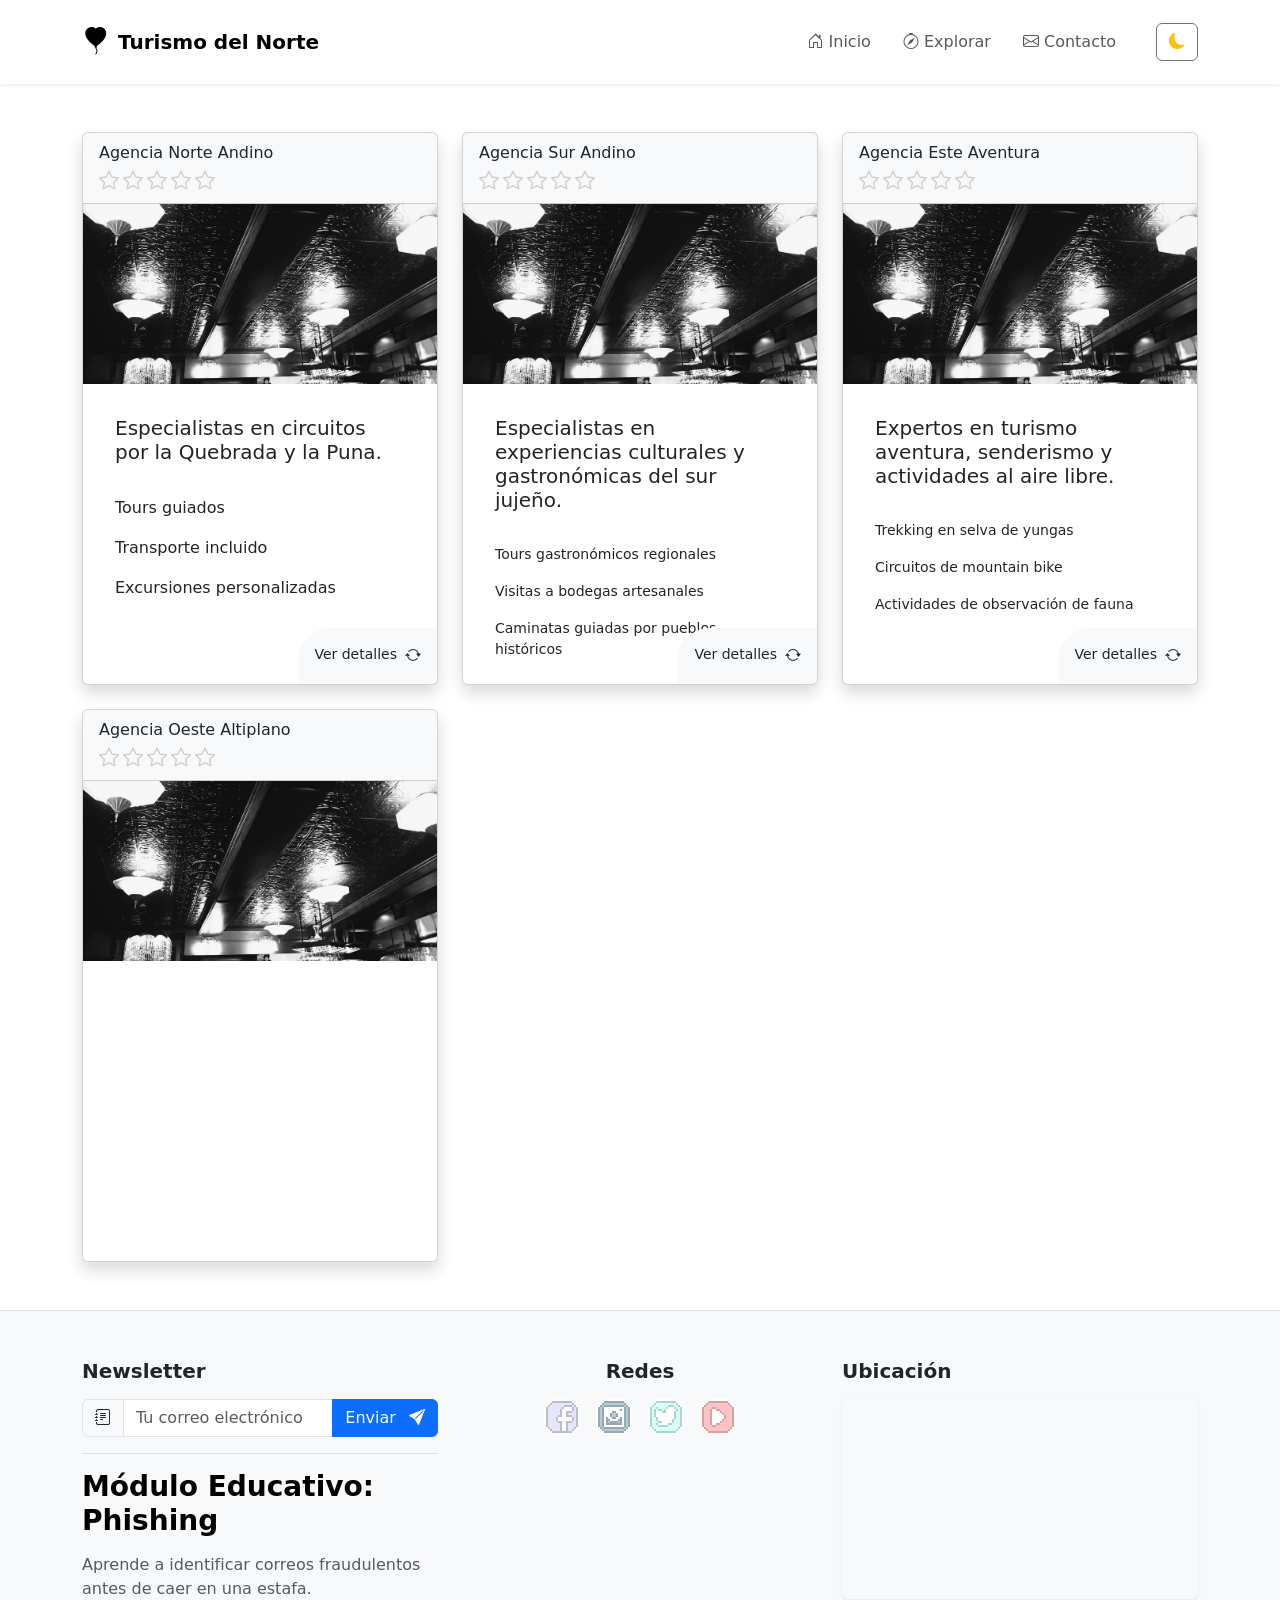
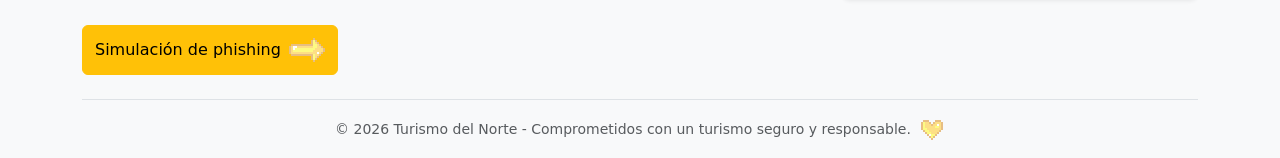
==== commit 9ec10ba7: "Add sprite to social media, comments and phishing button including animations" ====
--- a/agencies.html
+++ b/agencies.html
@@ -53,7 +53,7 @@
         </div>
     </div>
 </nav>
-<div class="container py-5">
+<main class="container py-5">
     <div class="row g-4 justify-content-start">
         <div class="col-12 col-md-6 col-lg-6 col-xl-4">
             <article class="card h-100 shadow overflow-hidden">
@@ -286,7 +286,7 @@
             </article>
         </div>
     </div>
-</div>
+</main>
 <footer class="container-fluid text-body bg-body-tertiary pt-5 border-top">
     <div class="container">
         <div class="row g-4 align-items-start justify-content-center text-start">
@@ -308,10 +308,11 @@
                         Aprende a identificar correos fraudulentos antes de caer en una estafa.
                     </p>
                     <button type="button"
-                            class="btn btn-warning"
+                            class="btn btn-warning d-flex align-items-center gap-2 common-button"
                             data-bs-toggle="modal"
                             data-bs-target="#phishingModal">
                         Simulación de phishing
+                        <span class="common-sprite d-inline-block"></span>
                     </button>
                 </section>
                 <div class="modal fade" id="phishingModal" tabindex="-1" aria-labelledby="phishingModalLabel" aria-hidden="true">
@@ -396,9 +397,10 @@
             <div class="col-md-6 col-lg-4 text-md-center">
                 <h5 class="fw-bold mb-3">Redes</h5>
                 <div class="d-flex justify-content-md-center gap-3 fs-3">
-                    <a href="#" class="link-body-emphasis link-opacity-50 link-opacity-100-hover" aria-disabled="true"><i class="bi bi-facebook"></i></a>
-                    <a href="#" class="link-body-emphasis link-opacity-50 link-opacity-100-hover" aria-disabled="true"><i class="bi bi-instagram"></i></a>
-                    <a href="#" class="link-body-emphasis link-opacity-50 link-opacity-100-hover" aria-disabled="true"><i class="bi bi-twitter-x"></i></a>
+                    <a href="#" class="social-media-sprite social-media-sprite__facebook" aria-disabled="true"></a>
+                    <a href="#" class="social-media-sprite social-media-sprite__instagram" aria-disabled="true"></a>
+                    <a href="#" class="social-media-sprite social-media-sprite__twitter-x" aria-disabled="true"></a>
+                    <a href="#" class="social-media-sprite social-media-sprite__youtube" aria-disabled="true"></a>
                 </div>
             </div>
             <div class="col-md-12 col-lg-4">
@@ -408,8 +410,9 @@
                 </div>
             </div>
         </div>
-        <div class="text-center py-3 mt-4 border-top text-body-secondary">
-            <span class="small">&copy; 2026 Turismo del Norte S.A.</span>
+        <div class="d-flex flex-column flex-lg-row align-items-center justify-content-center gap-2 text-center py-3 mt-4 border-top text-body-secondary">
+            <span class="small">&copy; 2026 Turismo del Norte - Comprometidos con un turismo seguro y responsable.</span>
+            <span class="d-inline-block important-sprite"></span>
         </div>
     </div>
 </footer>
--- a/css/main.css
+++ b/css/main.css
@@ -235,3 +235,88 @@
     opacity: 1;
     transform: translateY(0);
 }
+
+/* Sprites */
+.social-media-sprite {
+    --sprite-size: 36px;
+    background-image: url("../assets/img/social_media_sprite.png");
+    background-repeat: no-repeat;
+    display: inline-block;
+    width: var(--sprite-size);
+    height: var(--sprite-size);
+    opacity: 0.8;
+    transition: transform .3s ease, opacity .3s ease;
+}
+
+.social-media-sprite:hover {
+    transform: scale(1.25);
+    opacity: 1;
+}
+
+.social-media-sprite__facebook {
+    background-position: 0 0;
+}
+
+.social-media-sprite__instagram {
+    background-position: -36px 0;
+}
+
+.social-media-sprite__twitter-x {
+    background-position: -72px 0;
+}
+
+.social-media-sprite__youtube {
+    background-position: -108px 0;
+}
+
+.important-sprite {
+    --size: 26px;
+    --frame: 3;
+    width: var(--size);
+    height: var(--size);
+    background-image: url("../assets/img/important_button_sprite.png");
+    background-repeat: no-repeat;
+    animation: play 1s steps(var(--frame)) infinite;
+}
+
+.common-sprite {
+    --size: 36px;
+    --frame: 3;
+    width: var(--size);
+    height: var(--size);
+    background-image: url("../assets/img/common_button_sprite.png");
+    background-repeat: no-repeat;
+    animation: play 1s steps(var(--frame)) infinite;
+    transition: transform .4s ease;
+}
+
+.common-button:hover .common-sprite {
+    transform: rotate(-180deg);
+}
+
+@keyframes play {
+    from { background-position: 0 0; }
+    to { background-position: calc(var(--frame) * var(--size) * -1) 0; }
+}
+
+.comment-face-sprite {
+    background-image: url("../assets/img/comment_face_sprite.png");
+    background-repeat: no-repeat;
+    display: inline-block;
+    width: 38px;
+    height: 31px;
+    /*opacity: 0.8;*/
+    /*transition: transform .3s ease, opacity .3s ease;*/
+}
+
+.comment-face-sprite__01 {
+    background-position: 0 0;
+}
+
+.comment-face-sprite__02 {
+    background-position: -38px 0;
+}
+
+.comment-face-sprite__03 {
+    background-position: -76px 0;
+}
